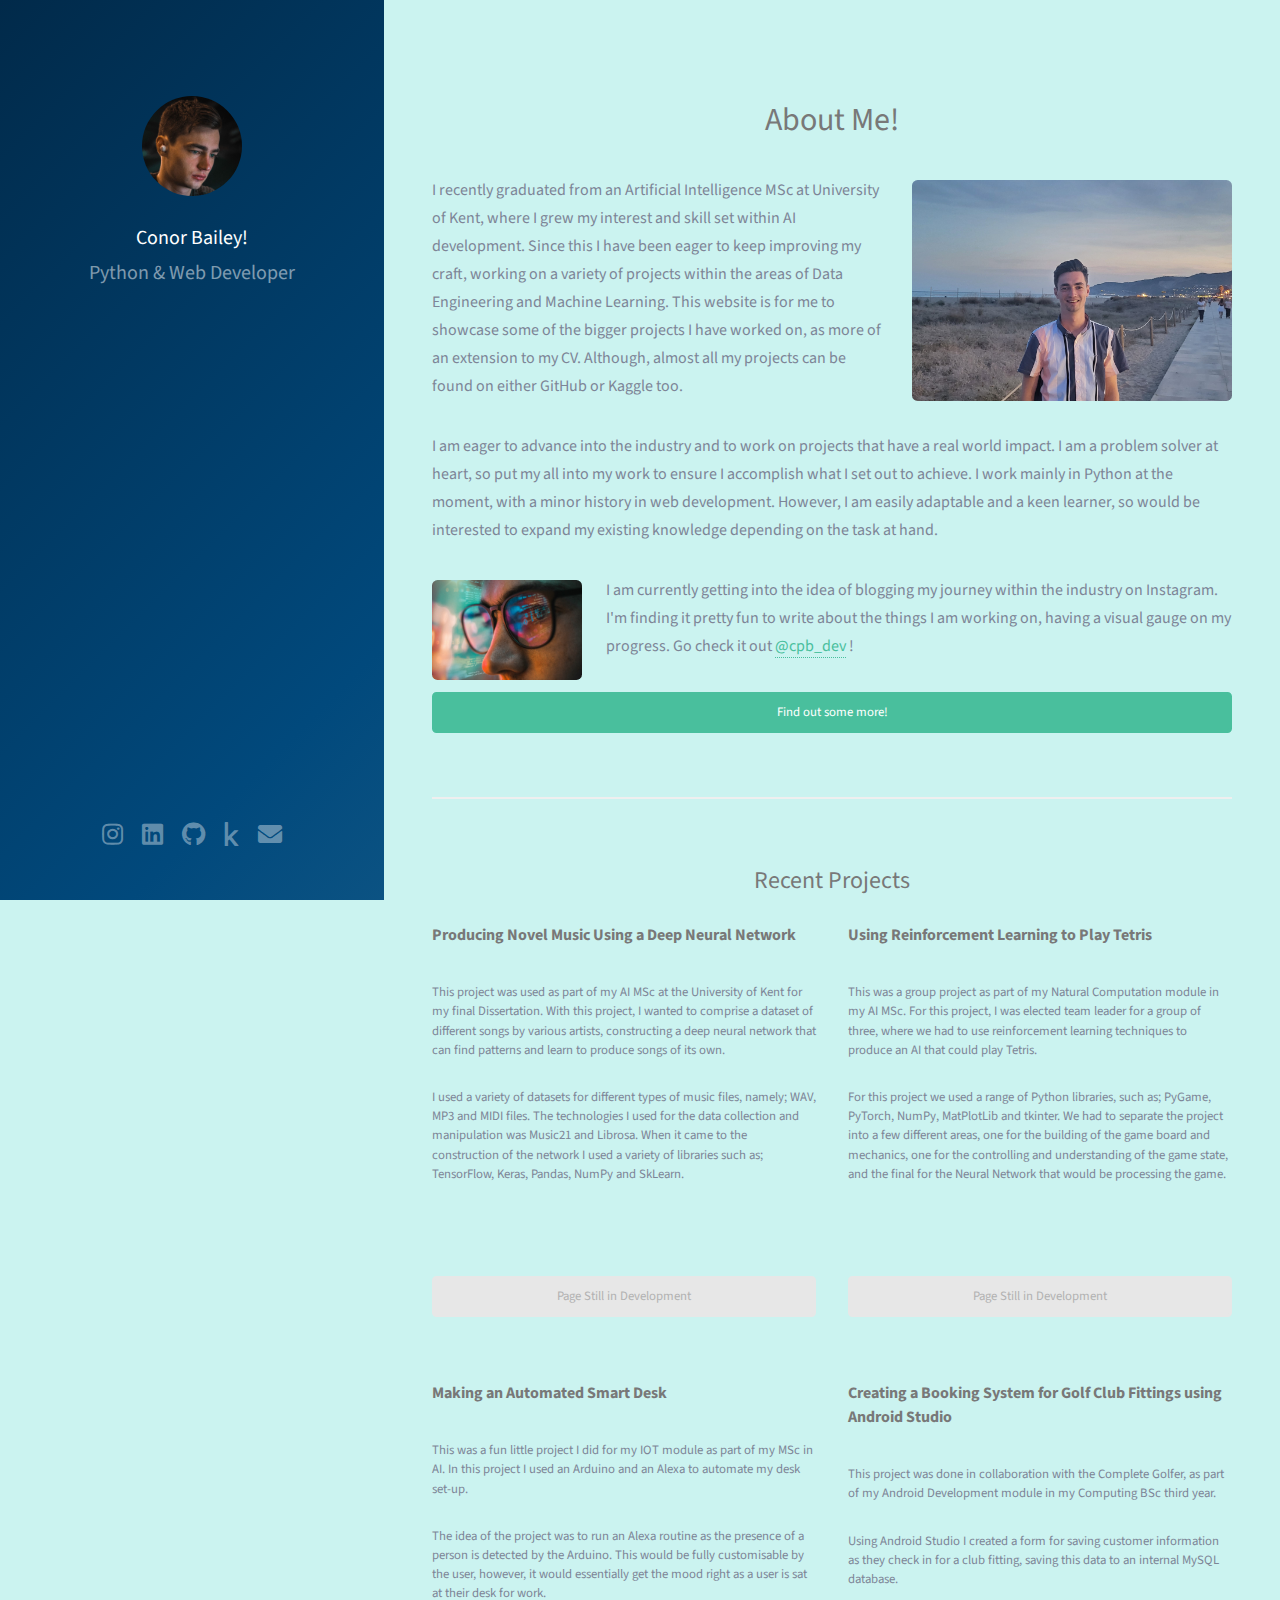
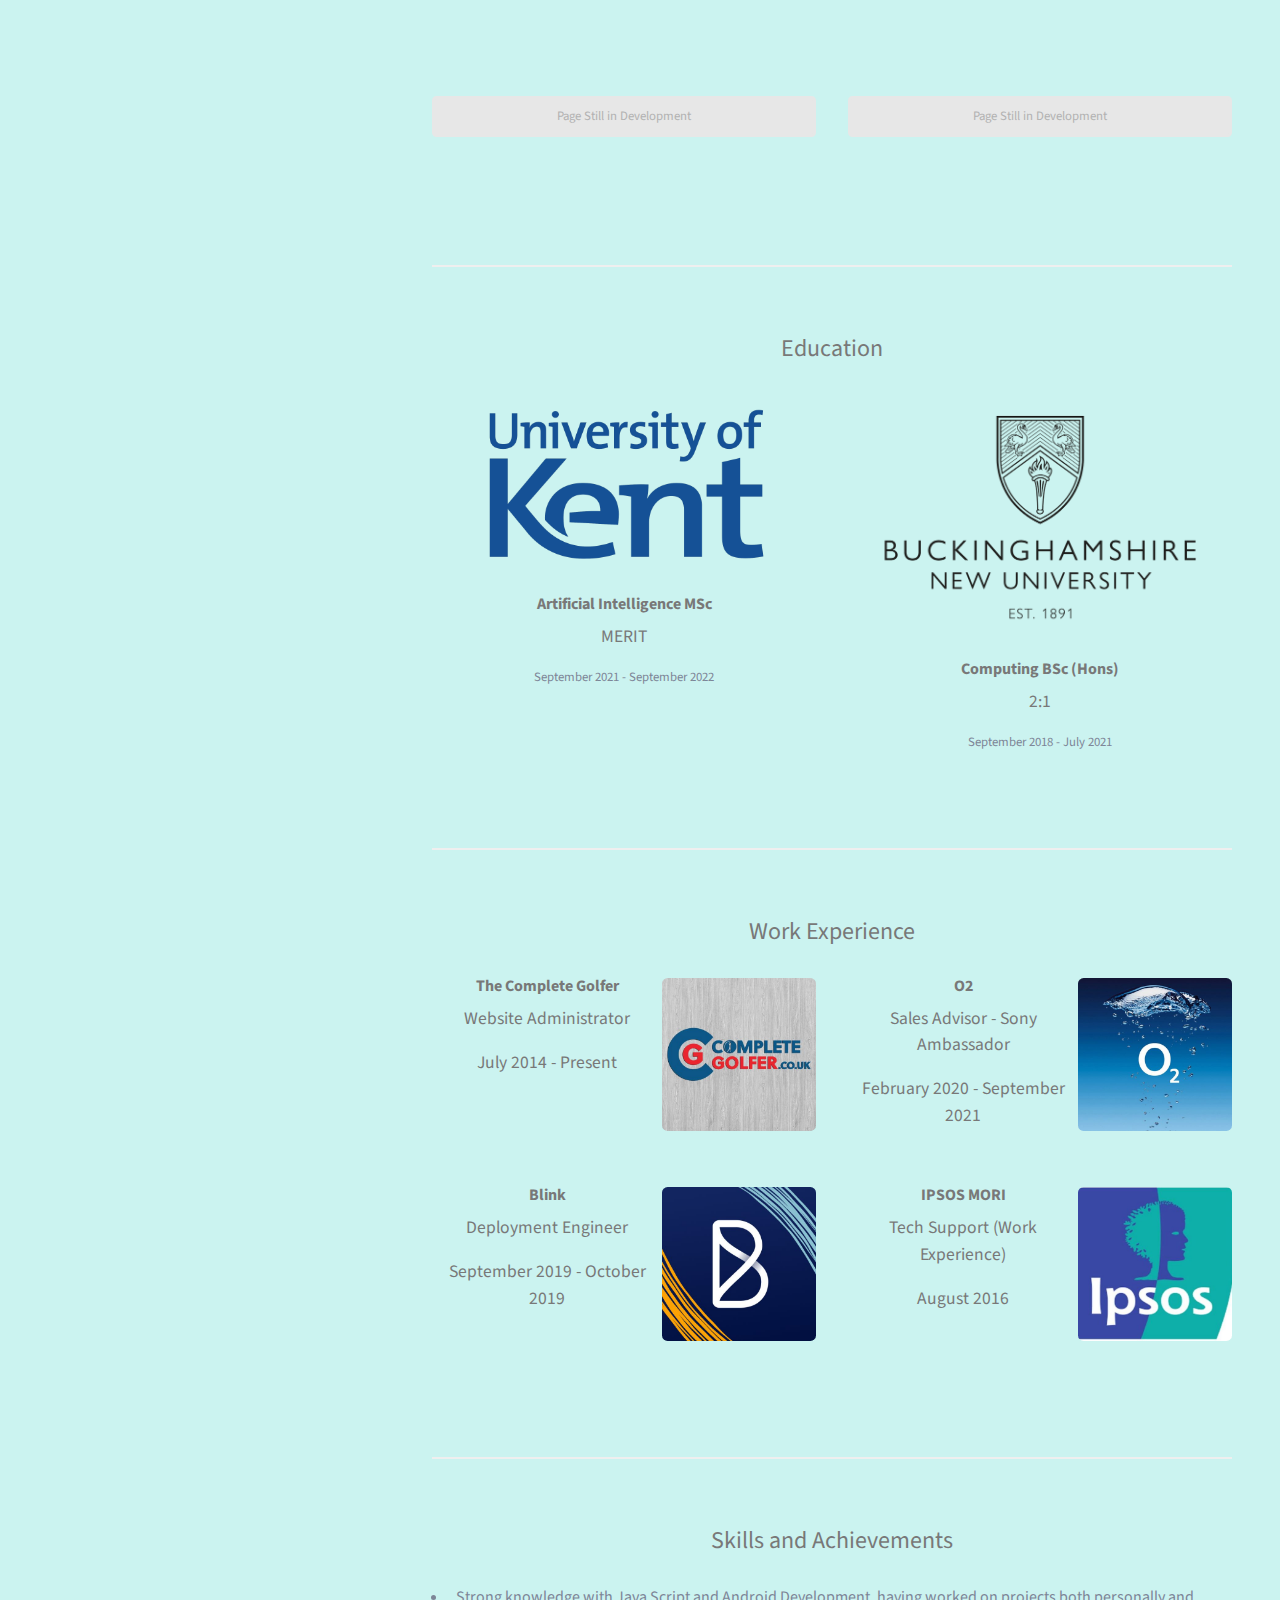
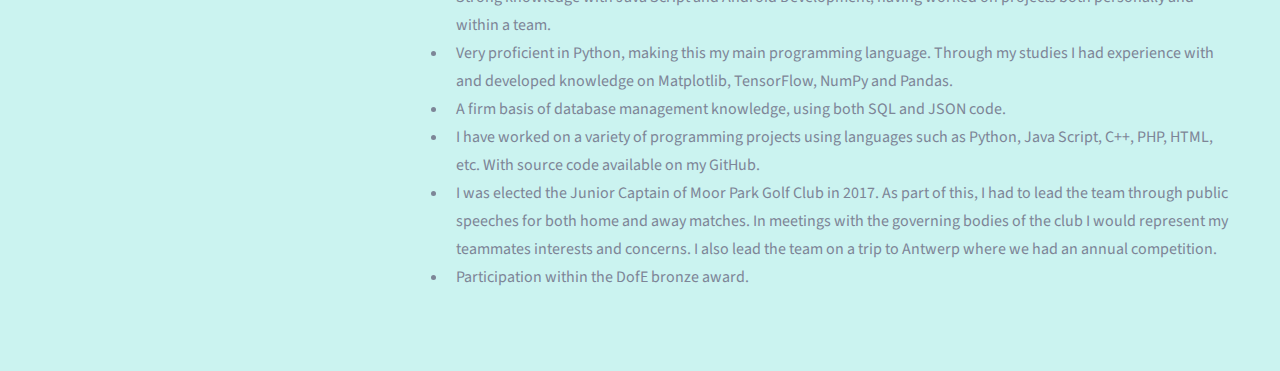
==== index.html @ a1f30a45 "Major style update" ====
<!DOCTYPE HTML>
<!--
	Strata by HTML5 UP
	html5up.net | @ajlkn
	Free for personal and commercial use under the CCA 3.0 license (html5up.net/license)
-->
<html>
	<head>
		<title>CPB_Dev - Conor Bailey</title>
		<meta charset="utf-8" />
		<meta name="viewport" content="width=device-width, initial-scale=1, user-scalable=no" />
		<link rel="stylesheet" href="assets/css/main.css" />
	</head>
	<body class="is-preload">

		<!-- Header -->
			<header id="header">
				<div class="inner align-center">
					<a class="image avatar"><img src="images/conor_profile.jpg" /></a>
					<h1><strong>Conor Bailey!</strong></h1>
					<h1>Python & Web Developer</h1>
				</div>
			</header>

		<!-- Main -->
			<div id="main">

				<!-- One -->
					<section id="one">
						<header class="major align-center">
							<h2>About Me!</h2>
						</header>
						<span class="image right">
							<img src="images/aboutme_profile.jpg" alt="Photo of Me" />
						</span>
						<p>
							I recently graduated from an Artificial Intelligence MSc at University of Kent,
							where I grew my interest and skill set within AI development.
							Since this I have been eager to keep improving my craft,
							working on a variety of projects within the areas of Data Engineering and Machine Learning.
							This website is for me to showcase some of the bigger projects I have worked on,
							as more of an extension to my CV. Although, almost all my projects can be found on either GitHub or Kaggle too.
						</p>
						<p>
							I am eager to advance into the industry and to work on projects that have a real world impact.
							I am a problem solver at heart, so put my all into my work to ensure I accomplish what I set out to achieve.
							I work mainly in Python at the moment, with a minor history in web development.
							However, I am easily adaptable and a keen learner,
							so would be interested to expand my existing knowledge depending on the task at hand.
						</p>
						<span class="image left">
							<img src="images/aboutme_cover.jpg" alt="Photo of Me Coding" style="height: 100px;"/>
						</span>
						<p>
							I am currently getting into the idea of blogging my journey within the industry on Instagram.
							I'm finding it pretty fun to write about the things I am working on, having a visual gauge on my progress.
							Go check it out <a href="https://www.instagram.com/cpb_dev/">@cpb_dev</a> !
						</p>
						<div id="myHidden" style="display: none;">
							<p>Other than that, I am also a gamer, golfer, reader, music lover and Netflix binger. 
								I have just finished playing God of War, while also playing/moving onto; 
								Hades, Horizon: Zero Dawn, and the occasional Bloodborne. 
							</p>
							<p>
								I am a huge music listener, being mainly into alternative rock and hip-hop. 
								Being a big gig and festival lover I have seen quite a few acts, such as; 
								Gorillaz, Arctic Monkeys, Circa Waves, Tyler the Creator, Loyle Carner… the list goes on. 
								It is a bit of a passion of mine, so much so, I based my MSc final year project around music 
								(which you can see in the projects list below).
							</p>
							<span class="image left">
								<img src="images/aboutme_golf.jpg" alt="My Dad, Brother and I playing golf" style="height: 125px;" />
							</span>
							<p>
								With golf, I try to play as much as possible. 
								Since university, however, it has been increasingly difficult to get out. 
								With a handicap of 18, my game could do with a bit of improvement though. 
							</p>
						</div>
						<ul class="actions fit small">
							<li><a onclick="hideInfo()" id="hideText" class="button primary fit small">Find out some more!</a></li>
						</ul>
					</section>

				<!-- Two -->
					<section id="two">
						<header class="align-center">
							<h2>Recent Projects</h2>
						</header>
						<div class="row">
							<article class="col-6 col-12-xsmall work-item">
								<h3>Producing Novel Music Using a Deep Neural Network</h3> <br />
								<p>
									This project was used as part of my AI MSc at the University of Kent for my final Dissertation.
									With this project, I wanted to comprise a dataset of different songs by various artists,
									constructing a deep neural network that can find patterns and learn to produce songs of its own.
								</p> <br />
								<p>
									I used a variety of datasets for different types of music files, namely; WAV, MP3 and MIDI files.
									The technologies I used for the data collection and manipulation was Music21 and Librosa. When it
									came to the construction of the network I used a variety of libraries such as; TensorFlow, Keras,
									Pandas, NumPy and SkLearn.
								</p> <br />
                                <ul class="actions fit small">
                                    <li><a href="#" class="button primary fit small hidden-reg disabled">Page Still in Development</a></li>
                                </ul>
							</article>
							<article class="col-6 col-12-xsmall work-item">
								<h3>Using Reinforcement Learning to Play Tetris</h3> <br />
								<p>
									This was a group project as part of my Natural Computation module in my AI MSc.
									For this project, I was elected team leader for a group of three,
									where we had to use reinforcement learning techniques to produce an AI that could play Tetris.
								</p> <br />
								<p>
									For this project we used a range of Python libraries, such as;
									PyGame, PyTorch, NumPy, MatPlotLib and tkinter.
									We had to separate the project into a few different areas,
									one for the building of the game board and mechanics,
									one for the controlling and understanding of the game state,
									and the final for the Neural Network that would be processing the game.
								</p> <br />
                                <ul class="actions fit small">
                                    <li><a href="#" class="button primary fit small hidden-reg disabled">Page Still in Development</a></li>
                                </ul>
							</article>
							<article class="col-6 col-12-xsmall work-item hidden-mobile">
								<ul class="actions fit small">
                                    <li><a href="#" class="button primary fit small disabled">Page Still in Development</a></li>
                                </ul>
							</article>
							<article class="col-6 col-12-xsmall work-item hidden-mobile">
								<ul class="actions fit small">
                                    <li><a href="#" class="button primary fit small disabled">Page Still in Development</a></li>
                                </ul>
							</article>
							<article class="col-6 col-12-xsmall work-item">
								<h3>Making an Automated Smart Desk</h3> <br />
								<p>This was a fun little project I did for my IOT module as part of my MSc in AI.
									In this project I used an Arduino and an Alexa to automate my desk set-up.
								</p> <br />
								<p>
									The idea of the project was to run an Alexa routine as the presence of a
									person is detected by the Arduino. This would be fully customisable by the user,
									however, it would essentially get the mood right as a user is sat at their desk for work.
								</p> <br />
                                <ul class="actions fit small">
                                    <li><a href="#" class="button primary fit small hidden-reg disabled">Page Still in Development</a></li>
                                </ul>
							</article>
							<article class="col-6 col-12-xsmall work-item">
								<h3>Creating a Booking System for Golf Club Fittings using Android Studio</h3> <br />
								<p>
									This project was done in collaboration with the Complete Golfer,
									as part of my Android Development module in my Computing BSc third year.
								</p> <br />
								<p>
									Using Android Studio I created a form for saving customer information as
									they check in for a club fitting, saving this data to an internal MySQL database.
								</p> <br />
                                <ul class="actions fit small">
                                    <li><a href="#" class="button primary fit small hidden-reg disabled">Page Still in Development</a></li>
                                </ul>
							</article>
							<article class="col-6 col-12-xsmall work-item hidden-mobile">
								<ul class="actions fit small">
                                    <li><a href="#" class="button primary fit small disabled">Page Still in Development</a></li>
                                </ul>
							</article>
							<article class="col-6 col-12-xsmall work-item hidden-mobile">
								<ul class="actions fit small">
                                    <li><a href="#" class="button primary fit small disabled">Page Still in Development</a></li>
                                </ul>
							</article>
						</div>
						<div id="hidden_proj" style="display: none;">
							<div class="row">
								<article class="col-6 col-12-small work-item">
									<h3>Blue Cloud Journal</h3>
								</article>
								<article class="col-6 col-12-small work-item">
									<h3>IMDB and Movie Sequels Data Visualisation</h3>
								</article>
								<article class="col-4 col-12-small work-item">
									<div class="status-light sl-green"></div>
									<h3>Water Bottle Classification</h3>
								</article>
							</div>
						</div>
						<ul class="actions fit small" style="display: none;">
							<li><a onclick="hideProj()" id="projText" class="button primary fit small">Smaller Projects!</a></li>
						</ul>
					</section>

				<!-- Three -->
					<section id="three">
						<header class="align-center">
							<h2>Education</h2>
						</header>
						<div class="row">
							<article class="col-6 col-12-xsmall work-item align-center">
								<img src="images/logos/kent_uni_logo.png" alt="University of Kent" style="width: 100%;" />
								<h3>Artificial Intelligence MSc</h3>
								<h4>MERIT</h4>
								<p>September 2021 - September 2022</p>
							</article>
							<article class="col-6 col-12-xsmall work-item align-center">
								<img src="images/logos/new_bucks_logo.png" alt="New Buckinghamshire University" style="width: 100%;" />
								<h3>Computing BSc (Hons)</h3>
								<h4>2:1</h4>
								<p>September 2018 - July 2021</p>
							</article>
						</div>
					</section>

				<!-- Four -->
                    <section id="four">
						<header class="align-center">
							<h2>Work Experience</h2>
						</header>
						<div class="row align-center">
							<article class="col-6 col-12-xsmall work-item">
								<span class="image right">
									<img src="images/logos/complete_golfer_logo.jpg" alt="Complete Golfer" />
								</span>
								<h3>The Complete Golfer</h3>
								<h4>Website Administrator</h4>
								<h4>July 2014 - Present</h4>
							</article>
							<article class="col-6 col-12-xsmall work-item">
								<span class="image right">
									<img src="images/logos/O2_logo.jpg" alt="O2" />
								</span>
								<h3>O2</h3>
								<h4>Sales Advisor - Sony Ambassador</h4>
								<h4>February 2020 - September 2021</h4>
							</article>
							<article class="col-6 col-12-xsmall work-item">
								<span class="image right">
									<img src="images/logos/blink_logo.jpg" alt="Blink" />
								</span>
								<h3>Blink</h3>
								<h4>Deployment Engineer</h4>
								<h4>September 2019 - October 2019</h4>
							</article>
							<article class="col-6 col-12-xsmall work-item">
								<span class="image right">
									<img src="images/logos/ipsos_logo.jpg" alt="IPSOS MORI" />
								</span>
								<h3>IPSOS MORI</h3>
								<h4>Tech Support (Work Experience)</h4>
								<h4>August 2016</h4>
							</article>
						</div>
                    </section>

				<!-- Five -->
					<section id="five">
						<header class="align-center">
							<h2>Skills and Achievements</h2>
						</header>
						<ul>
							<li> Strong knowledge with Java Script and Android Development, having worked on projects
								both personally and within a team.
							</li>
							<li>
								Very proficient in Python, making this my main programming language. Through my
								studies I had experience with and developed knowledge on Matplotlib, TensorFlow,
								NumPy and Pandas.
							</li>
							<li>
								A firm basis of database management knowledge, using both SQL and JSON code.
							</li>
							<li>
								I have worked on a variety of programming projects using languages such as Python, Java
								Script, C++, PHP, HTML, etc. With source code available on my GitHub.
							</li>
							<li>
								I was elected the Junior Captain of Moor Park Golf Club in 2017. As part of this, I had to
								lead the team through public speeches for both home and away matches. In meetings
								with the governing bodies of the club I would represent my teammates interests and
								concerns. I also lead the team on a trip to Antwerp where we had an annual competition.
							</li>
							<li>
								Participation within the DofE bronze award.
							</li>
						</ul>
					</section>

                <!-- Contact
					<section id="contact">
						<h2>Get In Touch</h2>
						<p>If you want to leave a message, this will go directly to my email. I will try to get back to you as soon as possible.</p>
						<div class="row">
							<div class="col-8 col-12-small">
								<form method="post" action="#">
									<div class="row gtr-uniform gtr-50">
										<div class="col-6 col-12-xsmall"><input type="text" name="name" id="name" placeholder="Name" /></div>
										<div class="col-6 col-12-xsmall"><input type="email" name="email" id="email" placeholder="Email" /></div>
										<div class="col-12"><textarea name="message" id="message" placeholder="Message" rows="4"></textarea></div>
									</div>
								</form>
								<ul class="actions">
									<li><input type="submit" value="Send Message" class="primary" /></li>
								</ul>
							</div>
							<div class="col-4 col-12-small">
								<ul class="labeled-icons">
									<li>
										<h3 class="icon solid fa-home"><span class="label">Address</span></h3>
										Based in London
									</li>
									<li>
										<h3 class="icon solid fa-mobile-alt"><span class="label">Phone</span></h3>
										07775794028
									</li>
									<li>
										<h3 class="icon solid fa-envelope"><span class="label">Email</span></h3>
										<a href="mailto: cpbailey025@gmail.com">cpbailey025@gmail.com</a>
									</li>
								</ul>
							</div>
						</div>
					</section>
            </div>
			-->

        <!-- Footer -->
			<footer id="footer">
				<div class="inner align-center">
					<ul class="icons">
						<li><a href="https://www.instagram.com/cpb_dev/" class="icon brands fa-instagram"><span class="label">Instagram</span></a></li>
						<li><a href="https://www.linkedin.com/in/conor-p-bailey" class="icon brands fa-linkedin"><span class="label">LinkedIn</span></a></li>
						<li><a href="https://github.com/cpb-dev" class="icon brands fa-github"><span class="label">Github</span></a></li>
						<li><a href="https://www.kaggle.com/cpbdev" class="icon brands fa-kaggle"><span class="label">Kaggle</span></a></li>
						<li><a href="mailto: cpbailey025@gmail.com" class="icon solid fa-envelope"><span class="label">Email</span></a></li>
					</ul>
				</div>
			</footer>

		<!-- Scripts -->
			<script src="assets/js/jquery.min.js"></script>
			<script src="assets/js/jquery.poptrox.min.js"></script>
			<script src="assets/js/browser.min.js"></script>
			<script src="assets/js/breakpoints.min.js"></script>
			<script src="assets/js/util.js"></script>
			<script src="assets/js/main.js"></script>
    </body>

</html>
---- assets/css/main.css ----
@import url("fontawesome-all.min.css");
@import url("https://fonts.googleapis.com/css?family=Source+Sans+Pro:400,400italic");

/*
	Strata by HTML5 UP
	html5up.net | @ajlkn
	Free for personal and commercial use under the CCA 3.0 license (html5up.net/license)
*/

html, body, div, span, applet, object,
iframe, h1, h2, h3, h4, h5, h6, p, blockquote,
pre, a, abbr, acronym, address, big, cite,
code, del, dfn, em, img, ins, kbd, q, s, samp,
small, strike, strong, sub, sup, tt, var, b,
u, i, center, dl, dt, dd, ol, ul, li, fieldset,
form, label, legend, table, caption, tbody,
tfoot, thead, tr, th, td, article, aside,
canvas, details, embed, figure, figcaption,
footer, header, hgroup, menu, nav, output, ruby,
section, summary, time, mark, audio, video {
	margin: 0;
	padding: 0;
	border: 0;
	font-size: 100%;
	font: inherit;
	vertical-align: baseline;}

article, aside, details, figcaption, figure,
footer, header, hgroup, menu, nav, section {
	display: block;}

body {
	line-height: 1;
}

ol, ul {
	list-style: none;
}

blockquote, q {
	quotes: none;
}

	blockquote:before, blockquote:after, q:before, q:after {
		content: '';
		content: none;
	}

table {
	border-collapse: collapse;
	border-spacing: 0;
}

body {
	-webkit-text-size-adjust: none;
}

mark {
	background-color: transparent;
	color: inherit;
}

input::-moz-focus-inner {
	border: 0;
	padding: 0;
}

input, select, textarea {
	-moz-appearance: none;
	-webkit-appearance: none;
	-ms-appearance: none;
	appearance: none;
}

/* Basic */

	html {
		box-sizing: border-box;
	}

	*, *:before, *:after {
		box-sizing: inherit;
	}

	body {
		background: #cbf3f0;
	}

		body.is-preload *, body.is-preload *:before, body.is-preload *:after {
			-moz-animation: none !important;
			-webkit-animation: none !important;
			-ms-animation: none !important;
			animation: none !important;
			-moz-transition: none !important;
			-webkit-transition: none !important;
			-ms-transition: none !important;
			transition: none !important;
		}

	body, input, select, textarea {
		color: #7d8597;
		font-family: "Source Sans Pro", Helvetica, sans-serif;
		font-size: 16pt;
		font-weight: 400;
		line-height: 1.75em;
	}

	a {
		-moz-transition: color 0.2s ease-in-out, border-color 0.2s ease-in-out;
		-webkit-transition: color 0.2s ease-in-out, border-color 0.2s ease-in-out;
		-ms-transition: color 0.2s ease-in-out, border-color 0.2s ease-in-out;
		transition: color 0.2s ease-in-out, border-color 0.2s ease-in-out;
		border-bottom: dotted 1px;
		color: #49bf9d;
		text-decoration: none;
	}

		a:hover {
			border-bottom-color: transparent;
			color: #49bf9d !important;
			text-decoration: none;
		}

	strong, b {
		color: #787878;
		font-weight: 400;
	}

	em, i {
		font-style: italic;
	}

	p {
		margin: 0 0 2em 0;
	}

	h1, h2, h3, h4, h5, h6 {
		color: #787878;
		font-weight: 400;
		line-height: 1em;
		margin: 0 0 1em 0;
	}

		h1 a, h2 a, h3 a, h4 a, h5 a, h6 a {
			color: inherit;
			text-decoration: none;
		}

	h1 {
		font-size: 2em;
		line-height: 1.5em;
	}

	h2 {
		font-size: 1.5em;
		line-height: 1.5em;
	}

	h3 {
		font-size: 1.25em;
		line-height: 1.5em;
	}

	h4 {
		font-size: 1.1em;
		line-height: 1.5em;
	}

	h5 {
		font-size: 0.9em;
		line-height: 1.5em;
	}

	h6 {
		font-size: 0.7em;
		line-height: 1.5em;
	}

	sub {
		font-size: 0.8em;
		position: relative;
		top: 0.5em;
	}

	sup {
		font-size: 0.8em;
		position: relative;
		top: -0.5em;
	}

	hr {
		border: 0;
		border-bottom: solid 2px #efefef;
		margin: 2em 0;
	}

		hr.major {
			margin: 3em 0;
		}

	blockquote {
		border-left: solid 6px #efefef;
		font-style: italic;
		margin: 0 0 2em 0;
		padding: 0.5em 0 0.5em 1.5em;
	}

	code {
		background: #f7f7f7;
		border-radius: 0.35em;
		border: solid 2px #efefef;
		font-family: "Courier New", monospace;
		font-size: 0.9em;
		margin: 0 0.25em;
		padding: 0.25em 0.65em;
	}

	pre {
		-webkit-overflow-scrolling: touch;
		font-family: "Courier New", monospace;
		font-size: 0.9em;
		margin: 0 0 2em 0;
	}

		pre code {
			display: block;
			line-height: 1.75em;
			padding: 1em 1.5em;
			overflow-x: auto;
		}

	.align-left {
		text-align: left;
	}

	.align-center {
		text-align: center;
	}

	.align-right {
		text-align: right;
	}

/* Container */

	.container {
		margin: 0 auto;
		max-width: calc(100% - 4em);
		width: 100%;
	}

		.container.xsmall {
			width: 25%;
		}

		.container.small {
			width: 50%;
		}

		.container.medium {
			width: 75%;
		}

		.container.large {
			width: 125%;
		}

		.container.xlarge {
			width: 150%;
		}

		.container.max {
			width: 100%;
		}

		@media screen and (max-width: 980px) {

			.container {
				width: 100% !important;
				max-width: 100% !important;
			}

		}

		@media screen and (max-width: 480px) {

			.container {
				max-width: calc(100% - 3em);
			}

		}

/* Row */

	.row {
		display: flex;
		flex-wrap: wrap;
		box-sizing: border-box;
		align-items: stretch;
	}

		.row > * {
			box-sizing: border-box;
		}

		.row.gtr-uniform > * > :last-child {
			margin-bottom: 0;
		}

		.row.aln-left {
			justify-content: flex-start;
		}

		.row.aln-center {
			justify-content: center;
		}

		.row.aln-right {
			justify-content: flex-end;
		}

		.row.aln-top {
			align-items: flex-start;
		}

		.row.aln-middle {
			align-items: center;
		}

		.row.aln-bottom {
			align-items: flex-end;
		}

		.row > .imp {
			order: -1;
		}

		.row > .col-1 {
			width: 8.33333%;
		}

		.row > .off-1 {
			margin-left: 8.33333%;
		}

		.row > .col-2 {
			width: 16.66667%;
		}

		.row > .off-2 {
			margin-left: 16.66667%;
		}

		.row > .col-3 {
			width: 25%;
		}

		.row > .off-3 {
			margin-left: 25%;
		}

		.row > .col-4 {
			width: 33.33333%;
		}

		.row > .off-4 {
			margin-left: 33.33333%;
		}

		.row > .col-5 {
			width: 41.66667%;
		}

		.row > .off-5 {
			margin-left: 41.66667%;
		}

		.row > .col-6 {
			width: 50%;
		}

		.row > .off-6 {
			margin-left: 50%;
		}

		.row > .col-7 {
			width: 58.33333%;
		}

		.row > .off-7 {
			margin-left: 58.33333%;
		}

		.row > .col-8 {
			width: 66.66667%;
		}

		.row > .off-8 {
			margin-left: 66.66667%;
		}

		.row > .col-9 {
			width: 75%;
		}

		.row > .off-9 {
			margin-left: 75%;
		}

		.row > .col-10 {
			width: 83.33333%;
		}

		.row > .off-10 {
			margin-left: 83.33333%;
		}

		.row > .col-11 {
			width: 91.66667%;
		}

		.row > .off-11 {
			margin-left: 91.66667%;
		}

		.row > .col-12 {
			width: 100%;
		}

		.row > .off-12 {
			margin-left: 100%;
		}

		.row.gtr-0 {
			margin-top: 0;
			margin-left: 0em;
		}

			.row.gtr-0 > * {
				padding: 0 0 0 0em;
			}

			.row.gtr-0.gtr-uniform {
				margin-top: 0em;
			}

				.row.gtr-0.gtr-uniform > * {
					padding-top: 0em;
				}

		.row.gtr-25 {
			margin-top: 0;
			margin-left: -0.625em;
		}

			.row.gtr-25 > * {
				padding: 0 0 0 0.625em;
			}

			.row.gtr-25.gtr-uniform {
				margin-top: -0.625em;
			}

				.row.gtr-25.gtr-uniform > * {
					padding-top: 0.625em;
				}

		.row.gtr-50 {
			margin-top: 0;
			margin-left: -1.25em;
		}

			.row.gtr-50 > * {
				padding: 0 0 0 1.25em;
			}

			.row.gtr-50.gtr-uniform {
				margin-top: -1.25em;
			}

				.row.gtr-50.gtr-uniform > * {
					padding-top: 1.25em;
				}

		.row {
			margin-top: 0;
			margin-left: -2.5em;
		}

			.row > * {
				padding: 0 0 0 2.5em;
			}

			.row.gtr-uniform {
				margin-top: -2.5em;
			}

				.row.gtr-uniform > * {
					padding-top: 2.5em;
				}

		.row.gtr-150 {
			margin-top: 0;
			margin-left: -3.75em;
		}

			.row.gtr-150 > * {
				padding: 0 0 0 3.75em;
			}

			.row.gtr-150.gtr-uniform {
				margin-top: -3.75em;
			}

				.row.gtr-150.gtr-uniform > * {
					padding-top: 3.75em;
				}

		.row.gtr-200 {
			margin-top: 0;
			margin-left: -5em;
		}

			.row.gtr-200 > * {
				padding: 0 0 0 5em;
			}

			.row.gtr-200.gtr-uniform {
				margin-top: -5em;
			}

				.row.gtr-200.gtr-uniform > * {
					padding-top: 5em;
				}

		@media screen and (max-width: 1800px) {

			.row {
				display: flex;
				flex-wrap: wrap;
				box-sizing: border-box;
				align-items: stretch;
			}

				.row > * {
					box-sizing: border-box;
				}

				.row.gtr-uniform > * > :last-child {
					margin-bottom: 0;
				}

				.row.aln-left {
					justify-content: flex-start;
				}

				.row.aln-center {
					justify-content: center;
				}

				.row.aln-right {
					justify-content: flex-end;
				}

				.row.aln-top {
					align-items: flex-start;
				}

				.row.aln-middle {
					align-items: center;
				}

				.row.aln-bottom {
					align-items: flex-end;
				}

				.row > .imp-xlarge {
					order: -1;
				}

				.row > .col-1-xlarge {
					width: 8.33333%;
				}

				.row > .off-1-xlarge {
					margin-left: 8.33333%;
				}

				.row > .col-2-xlarge {
					width: 16.66667%;
				}

				.row > .off-2-xlarge {
					margin-left: 16.66667%;
				}

				.row > .col-3-xlarge {
					width: 25%;
				}

				.row > .off-3-xlarge {
					margin-left: 25%;
				}

				.row > .col-4-xlarge {
					width: 33.33333%;
				}

				.row > .off-4-xlarge {
					margin-left: 33.33333%;
				}

				.row > .col-5-xlarge {
					width: 41.66667%;
				}

				.row > .off-5-xlarge {
					margin-left: 41.66667%;
				}

				.row > .col-6-xlarge {
					width: 50%;
				}

				.row > .off-6-xlarge {
					margin-left: 50%;
				}

				.row > .col-7-xlarge {
					width: 58.33333%;
				}

				.row > .off-7-xlarge {
					margin-left: 58.33333%;
				}

				.row > .col-8-xlarge {
					width: 66.66667%;
				}

				.row > .off-8-xlarge {
					margin-left: 66.66667%;
				}

				.row > .col-9-xlarge {
					width: 75%;
				}

				.row > .off-9-xlarge {
					margin-left: 75%;
				}

				.row > .col-10-xlarge {
					width: 83.33333%;
				}

				.row > .off-10-xlarge {
					margin-left: 83.33333%;
				}

				.row > .col-11-xlarge {
					width: 91.66667%;
				}

				.row > .off-11-xlarge {
					margin-left: 91.66667%;
				}

				.row > .col-12-xlarge {
					width: 100%;
				}

				.row > .off-12-xlarge {
					margin-left: 100%;
				}

				.row.gtr-0 {
					margin-top: 0;
					margin-left: 0em;
				}

					.row.gtr-0 > * {
						padding: 0 0 0 0em;
					}

					.row.gtr-0.gtr-uniform {
						margin-top: 0em;
					}

						.row.gtr-0.gtr-uniform > * {
							padding-top: 0em;
						}

				.row.gtr-25 {
					margin-top: 0;
					margin-left: -0.625em;
				}

					.row.gtr-25 > * {
						padding: 0 0 0 0.625em;
					}

					.row.gtr-25.gtr-uniform {
						margin-top: -0.625em;
					}

						.row.gtr-25.gtr-uniform > * {
							padding-top: 0.625em;
						}

				.row.gtr-50 {
					margin-top: 0;
					margin-left: -1.25em;
				}

					.row.gtr-50 > * {
						padding: 0 0 0 1.25em;
					}

					.row.gtr-50.gtr-uniform {
						margin-top: -1.25em;
					}

						.row.gtr-50.gtr-uniform > * {
							padding-top: 1.25em;
						}

				.row {
					margin-top: 0;
					margin-left: -2.5em;
				}

					.row > * {
						padding: 0 0 0 2.5em;
					}

					.row.gtr-uniform {
						margin-top: -2.5em;
					}

						.row.gtr-uniform > * {
							padding-top: 2.5em;
						}

				.row.gtr-150 {
					margin-top: 0;
					margin-left: -3.75em;
				}

					.row.gtr-150 > * {
						padding: 0 0 0 3.75em;
					}

					.row.gtr-150.gtr-uniform {
						margin-top: -3.75em;
					}

						.row.gtr-150.gtr-uniform > * {
							padding-top: 3.75em;
						}

				.row.gtr-200 {
					margin-top: 0;
					margin-left: -5em;
				}

					.row.gtr-200 > * {
						padding: 0 0 0 5em;
					}

					.row.gtr-200.gtr-uniform {
						margin-top: -5em;
					}

						.row.gtr-200.gtr-uniform > * {
							padding-top: 5em;
						}

		}

		@media screen and (max-width: 1280px) {

			.row {
				display: flex;
				flex-wrap: wrap;
				box-sizing: border-box;
				align-items: stretch;
			}

				.row > * {
					box-sizing: border-box;
				}

				.row.gtr-uniform > * > :last-child {
					margin-bottom: 0;
				}

				.row.aln-left {
					justify-content: flex-start;
				}

				.row.aln-center {
					justify-content: center;
				}

				.row.aln-right {
					justify-content: flex-end;
				}

				.row.aln-top {
					align-items: flex-start;
				}

				.row.aln-middle {
					align-items: center;
				}

				.row.aln-bottom {
					align-items: flex-end;
				}

				.row > .imp-large {
					order: -1;
				}

				.row > .col-1-large {
					width: 8.33333%;
				}

				.row > .off-1-large {
					margin-left: 8.33333%;
				}

				.row > .col-2-large {
					width: 16.66667%;
				}

				.row > .off-2-large {
					margin-left: 16.66667%;
				}

				.row > .col-3-large {
					width: 25%;
				}

				.row > .off-3-large {
					margin-left: 25%;
				}

				.row > .col-4-large {
					width: 33.33333%;
				}

				.row > .off-4-large {
					margin-left: 33.33333%;
				}

				.row > .col-5-large {
					width: 41.66667%;
				}

				.row > .off-5-large {
					margin-left: 41.66667%;
				}

				.row > .col-6-large {
					width: 50%;
				}

				.row > .off-6-large {
					margin-left: 50%;
				}

				.row > .col-7-large {
					width: 58.33333%;
				}

				.row > .off-7-large {
					margin-left: 58.33333%;
				}

				.row > .col-8-large {
					width: 66.66667%;
				}

				.row > .off-8-large {
					margin-left: 66.66667%;
				}

				.row > .col-9-large {
					width: 75%;
				}

				.row > .off-9-large {
					margin-left: 75%;
				}

				.row > .col-10-large {
					width: 83.33333%;
				}

				.row > .off-10-large {
					margin-left: 83.33333%;
				}

				.row > .col-11-large {
					width: 91.66667%;
				}

				.row > .off-11-large {
					margin-left: 91.66667%;
				}

				.row > .col-12-large {
					width: 100%;
				}

				.row > .off-12-large {
					margin-left: 100%;
				}

				.row.gtr-0 {
					margin-top: 0;
					margin-left: 0em;
				}

					.row.gtr-0 > * {
						padding: 0 0 0 0em;
					}

					.row.gtr-0.gtr-uniform {
						margin-top: 0em;
					}

						.row.gtr-0.gtr-uniform > * {
							padding-top: 0em;
						}

				.row.gtr-25 {
					margin-top: 0;
					margin-left: -0.5em;
				}

					.row.gtr-25 > * {
						padding: 0 0 0 0.5em;
					}

					.row.gtr-25.gtr-uniform {
						margin-top: -0.5em;
					}

						.row.gtr-25.gtr-uniform > * {
							padding-top: 0.5em;
						}

				.row.gtr-50 {
					margin-top: 0;
					margin-left: -1em;
				}

					.row.gtr-50 > * {
						padding: 0 0 0 1em;
					}

					.row.gtr-50.gtr-uniform {
						margin-top: -1em;
					}

						.row.gtr-50.gtr-uniform > * {
							padding-top: 1em;
						}

				.row {
					margin-top: 0;
					margin-left: -2em;
				}

					.row > * {
						padding: 0 0 0 2em;
					}

					.row.gtr-uniform {
						margin-top: -2em;
					}

						.row.gtr-uniform > * {
							padding-top: 2em;
						}

				.row.gtr-150 {
					margin-top: 0;
					margin-left: -3em;
				}

					.row.gtr-150 > * {
						padding: 0 0 0 3em;
					}

					.row.gtr-150.gtr-uniform {
						margin-top: -3em;
					}

						.row.gtr-150.gtr-uniform > * {
							padding-top: 3em;
						}

				.row.gtr-200 {
					margin-top: 0;
					margin-left: -4em;
				}

					.row.gtr-200 > * {
						padding: 0 0 0 4em;
					}

					.row.gtr-200.gtr-uniform {
						margin-top: -4em;
					}

						.row.gtr-200.gtr-uniform > * {
							padding-top: 4em;
						}

		}

		@media screen and (max-width: 980px) {

			.row {
				display: flex;
				flex-wrap: wrap;
				box-sizing: border-box;
				align-items: stretch;
			}

				.row > * {
					box-sizing: border-box;
				}

				.row.gtr-uniform > * > :last-child {
					margin-bottom: 0;
				}

				.row.aln-left {
					justify-content: flex-start;
				}

				.row.aln-center {
					justify-content: center;
				}

				.row.aln-right {
					justify-content: flex-end;
				}

				.row.aln-top {
					align-items: flex-start;
				}

				.row.aln-middle {
					align-items: center;
				}

				.row.aln-bottom {
					align-items: flex-end;
				}

				.row > .imp-medium {
					order: -1;
				}

				.row > .col-1-medium {
					width: 8.33333%;
				}

				.row > .off-1-medium {
					margin-left: 8.33333%;
				}

				.row > .col-2-medium {
					width: 16.66667%;
				}

				.row > .off-2-medium {
					margin-left: 16.66667%;
				}

				.row > .col-3-medium {
					width: 25%;
				}

				.row > .off-3-medium {
					margin-left: 25%;
				}

				.row > .col-4-medium {
					width: 33.33333%;
				}

				.row > .off-4-medium {
					margin-left: 33.33333%;
				}

				.row > .col-5-medium {
					width: 41.66667%;
				}

				.row > .off-5-medium {
					margin-left: 41.66667%;
				}

				.row > .col-6-medium {
					width: 50%;
				}

				.row > .off-6-medium {
					margin-left: 50%;
				}

				.row > .col-7-medium {
					width: 58.33333%;
				}

				.row > .off-7-medium {
					margin-left: 58.33333%;
				}

				.row > .col-8-medium {
					width: 66.66667%;
				}

				.row > .off-8-medium {
					margin-left: 66.66667%;
				}

				.row > .col-9-medium {
					width: 75%;
				}

				.row > .off-9-medium {
					margin-left: 75%;
				}

				.row > .col-10-medium {
					width: 83.33333%;
				}

				.row > .off-10-medium {
					margin-left: 83.33333%;
				}

				.row > .col-11-medium {
					width: 91.66667%;
				}

				.row > .off-11-medium {
					margin-left: 91.66667%;
				}

				.row > .col-12-medium {
					width: 100%;
				}

				.row > .off-12-medium {
					margin-left: 100%;
				}

				.row.gtr-0 {
					margin-top: 0;
					margin-left: 0em;
				}

					.row.gtr-0 > * {
						padding: 0 0 0 0em;
					}

					.row.gtr-0.gtr-uniform {
						margin-top: 0em;
					}

						.row.gtr-0.gtr-uniform > * {
							padding-top: 0em;
						}

				.row.gtr-25 {
					margin-top: 0;
					margin-left: -0.5em;
				}

					.row.gtr-25 > * {
						padding: 0 0 0 0.5em;
					}

					.row.gtr-25.gtr-uniform {
						margin-top: -0.5em;
					}

						.row.gtr-25.gtr-uniform > * {
							padding-top: 0.5em;
						}

				.row.gtr-50 {
					margin-top: 0;
					margin-left: -1em;
				}

					.row.gtr-50 > * {
						padding: 0 0 0 1em;
					}

					.row.gtr-50.gtr-uniform {
						margin-top: -1em;
					}

						.row.gtr-50.gtr-uniform > * {
							padding-top: 1em;
						}

				.row {
					margin-top: 0;
					margin-left: -2em;
				}

					.row > * {
						padding: 0 0 0 2em;
					}

					.row.gtr-uniform {
						margin-top: -2em;
					}

						.row.gtr-uniform > * {
							padding-top: 2em;
						}

				.row.gtr-150 {
					margin-top: 0;
					margin-left: -3em;
				}

					.row.gtr-150 > * {
						padding: 0 0 0 3em;
					}

					.row.gtr-150.gtr-uniform {
						margin-top: -3em;
					}

						.row.gtr-150.gtr-uniform > * {
							padding-top: 3em;
						}

				.row.gtr-200 {
					margin-top: 0;
					margin-left: -4em;
				}

					.row.gtr-200 > * {
						padding: 0 0 0 4em;
					}

					.row.gtr-200.gtr-uniform {
						margin-top: -4em;
					}

						.row.gtr-200.gtr-uniform > * {
							padding-top: 4em;
						}

		}

		@media screen and (max-width: 736px) {

			.row {
				display: flex;
				flex-wrap: wrap;
				box-sizing: border-box;
				align-items: stretch;
			}

				.row > * {
					box-sizing: border-box;
				}

				.row.gtr-uniform > * > :last-child {
					margin-bottom: 0;
				}

				.row.aln-left {
					justify-content: flex-start;
				}

				.row.aln-center {
					justify-content: center;
				}

				.row.aln-right {
					justify-content: flex-end;
				}

				.row.aln-top {
					align-items: flex-start;
				}

				.row.aln-middle {
					align-items: center;
				}

				.row.aln-bottom {
					align-items: flex-end;
				}

				.row > .imp-small {
					order: -1;
				}

				.row > .col-1-small {
					width: 8.33333%;
				}

				.row > .off-1-small {
					margin-left: 8.33333%;
				}

				.row > .col-2-small {
					width: 16.66667%;
				}

				.row > .off-2-small {
					margin-left: 16.66667%;
				}

				.row > .col-3-small {
					width: 25%;
				}

				.row > .off-3-small {
					margin-left: 25%;
				}

				.row > .col-4-small {
					width: 33.33333%;
				}

				.row > .off-4-small {
					margin-left: 33.33333%;
				}

				.row > .col-5-small {
					width: 41.66667%;
				}

				.row > .off-5-small {
					margin-left: 41.66667%;
				}

				.row > .col-6-small {
					width: 50%;
				}

				.row > .off-6-small {
					margin-left: 50%;
				}

				.row > .col-7-small {
					width: 58.33333%;
				}

				.row > .off-7-small {
					margin-left: 58.33333%;
				}

				.row > .col-8-small {
					width: 66.66667%;
				}

				.row > .off-8-small {
					margin-left: 66.66667%;
				}

				.row > .col-9-small {
					width: 75%;
				}

				.row > .off-9-small {
					margin-left: 75%;
				}

				.row > .col-10-small {
					width: 83.33333%;
				}

				.row > .off-10-small {
					margin-left: 83.33333%;
				}

				.row > .col-11-small {
					width: 91.66667%;
				}

				.row > .off-11-small {
					margin-left: 91.66667%;
				}

				.row > .col-12-small {
					width: 100%;
				}

				.row > .off-12-small {
					margin-left: 100%;
				}

				.row.gtr-0 {
					margin-top: 0;
					margin-left: 0em;
				}

					.row.gtr-0 > * {
						padding: 0 0 0 0em;
					}

					.row.gtr-0.gtr-uniform {
						margin-top: 0em;
					}

						.row.gtr-0.gtr-uniform > * {
							padding-top: 0em;
						}

				.row.gtr-25 {
					margin-top: 0;
					margin-left: -0.375em;
				}

					.row.gtr-25 > * {
						padding: 0 0 0 0.375em;
					}

					.row.gtr-25.gtr-uniform {
						margin-top: -0.375em;
					}

						.row.gtr-25.gtr-uniform > * {
							padding-top: 0.375em;
						}

				.row.gtr-50 {
					margin-top: 0;
					margin-left: -0.75em;
				}

					.row.gtr-50 > * {
						padding: 0 0 0 0.75em;
					}

					.row.gtr-50.gtr-uniform {
						margin-top: -0.75em;
					}

						.row.gtr-50.gtr-uniform > * {
							padding-top: 0.75em;
						}

				.row {
					margin-top: 0;
					margin-left: -1.5em;
				}

					.row > * {
						padding: 0 0 0 1.5em;
					}

					.row.gtr-uniform {
						margin-top: -1.5em;
					}

						.row.gtr-uniform > * {
							padding-top: 1.5em;
						}

				.row.gtr-150 {
					margin-top: 0;
					margin-left: -2.25em;
				}

					.row.gtr-150 > * {
						padding: 0 0 0 2.25em;
					}

					.row.gtr-150.gtr-uniform {
						margin-top: -2.25em;
					}

						.row.gtr-150.gtr-uniform > * {
							padding-top: 2.25em;
						}

				.row.gtr-200 {
					margin-top: 0;
					margin-left: -3em;
				}

					.row.gtr-200 > * {
						padding: 0 0 0 3em;
					}

					.row.gtr-200.gtr-uniform {
						margin-top: -3em;
					}

						.row.gtr-200.gtr-uniform > * {
							padding-top: 3em;
						}

		}

		@media screen and (max-width: 480px) {

			.row {
				display: flex;
				flex-wrap: wrap;
				box-sizing: border-box;
				align-items: stretch;
			}

				.row > * {
					box-sizing: border-box;
				}

				.row.gtr-uniform > * > :last-child {
					margin-bottom: 0;
				}

				.row.aln-left {
					justify-content: flex-start;
				}

				.row.aln-center {
					justify-content: center;
				}

				.row.aln-right {
					justify-content: flex-end;
				}

				.row.aln-top {
					align-items: flex-start;
				}

				.row.aln-middle {
					align-items: center;
				}

				.row.aln-bottom {
					align-items: flex-end;
				}

				.row > .imp-xsmall {
					order: -1;
				}

				.row > .col-1-xsmall {
					width: 8.33333%;
				}

				.row > .off-1-xsmall {
					margin-left: 8.33333%;
				}

				.row > .col-2-xsmall {
					width: 16.66667%;
				}

				.row > .off-2-xsmall {
					margin-left: 16.66667%;
				}

				.row > .col-3-xsmall {
					width: 25%;
				}

				.row > .off-3-xsmall {
					margin-left: 25%;
				}

				.row > .col-4-xsmall {
					width: 33.33333%;
				}

				.row > .off-4-xsmall {
					margin-left: 33.33333%;
				}

				.row > .col-5-xsmall {
					width: 41.66667%;
				}

				.row > .off-5-xsmall {
					margin-left: 41.66667%;
				}

				.row > .col-6-xsmall {
					width: 50%;
				}

				.row > .off-6-xsmall {
					margin-left: 50%;
				}

				.row > .col-7-xsmall {
					width: 58.33333%;
				}

				.row > .off-7-xsmall {
					margin-left: 58.33333%;
				}

				.row > .col-8-xsmall {
					width: 66.66667%;
				}

				.row > .off-8-xsmall {
					margin-left: 66.66667%;
				}

				.row > .col-9-xsmall {
					width: 75%;
				}

				.row > .off-9-xsmall {
					margin-left: 75%;
				}

				.row > .col-10-xsmall {
					width: 83.33333%;
				}

				.row > .off-10-xsmall {
					margin-left: 83.33333%;
				}

				.row > .col-11-xsmall {
					width: 91.66667%;
				}

				.row > .off-11-xsmall {
					margin-left: 91.66667%;
				}

				.row > .col-12-xsmall {
					width: 100%;
				}

				.row > .off-12-xsmall {
					margin-left: 100%;
				}

				.row.gtr-0 {
					margin-top: 0;
					margin-left: 0em;
				}

					.row.gtr-0 > * {
						padding: 0 0 0 0em;
					}

					.row.gtr-0.gtr-uniform {
						margin-top: 0em;
					}

						.row.gtr-0.gtr-uniform > * {
							padding-top: 0em;
						}

				.row.gtr-25 {
					margin-top: 0;
					margin-left: -0.375em;
				}

					.row.gtr-25 > * {
						padding: 0 0 0 0.375em;
					}

					.row.gtr-25.gtr-uniform {
						margin-top: -0.375em;
					}

						.row.gtr-25.gtr-uniform > * {
							padding-top: 0.375em;
						}

				.row.gtr-50 {
					margin-top: 0;
					margin-left: -0.75em;
				}

					.row.gtr-50 > * {
						padding: 0 0 0 0.75em;
					}

					.row.gtr-50.gtr-uniform {
						margin-top: -0.75em;
					}

						.row.gtr-50.gtr-uniform > * {
							padding-top: 0.75em;
						}

				.row {
					margin-top: 0;
					margin-left: -1.5em;
				}

					.row > * {
						padding: 0 0 0 1.5em;
					}

					.row.gtr-uniform {
						margin-top: -1.5em;
					}

						.row.gtr-uniform > * {
							padding-top: 1.5em;
						}

				.row.gtr-150 {
					margin-top: 0;
					margin-left: -2.25em;
				}

					.row.gtr-150 > * {
						padding: 0 0 0 2.25em;
					}

					.row.gtr-150.gtr-uniform {
						margin-top: -2.25em;
					}

						.row.gtr-150.gtr-uniform > * {
							padding-top: 2.25em;
						}

				.row.gtr-200 {
					margin-top: 0;
					margin-left: -3em;
				}

					.row.gtr-200 > * {
						padding: 0 0 0 3em;
					}

					.row.gtr-200.gtr-uniform {
						margin-top: -3em;
					}

						.row.gtr-200.gtr-uniform > * {
							padding-top: 3em;
						}

		}

/* Section/Article */

	section.special, article.special {
		text-align: center;
	}

	header p {
		color: #b2b2b2;
		position: relative;
		margin: 0 0 1.5em 0;
	}

	header h2 + p {
		font-size: 1.25em;
		margin-top: -1em;
		line-height: 1.5em;
	}

	header h3 + p {
		font-size: 1.1em;
		margin-top: -0.8em;
		line-height: 1.5em;
	}

	header h4 + p,
	header h5 + p,
	header h6 + p {
		font-size: 0.9em;
		margin-top: -0.6em;
		line-height: 1.5em;
	}

	header.major h2 {
		font-size: 2em;
	}

/* Form */

	form {
		margin: 0 0 2em 0;
	}

	label {
		color: #787878;
		display: block;
		font-size: 0.9em;
		font-weight: 400;
		margin: 0 0 1em 0;
	}

	input[type="text"],
	input[type="password"],
	input[type="email"],
	select,
	textarea {
		-moz-appearance: none;
		-webkit-appearance: none;
		-ms-appearance: none;
		appearance: none;
		background: #f7f7f7;
		border-radius: 0.35em;
		border: solid 2px transparent;
		color: inherit;
		display: block;
		outline: 0;
		padding: 0 0.75em;
		text-decoration: none;
		width: 100%;
	}

		input[type="text"]:invalid,
		input[type="password"]:invalid,
		input[type="email"]:invalid,
		select:invalid,
		textarea:invalid {
			box-shadow: none;
		}

		input[type="text"]:focus,
		input[type="password"]:focus,
		input[type="email"]:focus,
		select:focus,
		textarea:focus {
			border-color: #49bf9d;
		}

	select {
		background-size: 1.25rem;
		background-repeat: no-repeat;
		background-position: calc(100% - 1rem) center;
		height: 2.75em;
		padding-right: 2.75em;
		text-overflow: ellipsis;
	}

		select option {
			color: #787878;
			background: #fff;
		}

		select:focus::-ms-value {
			background-color: transparent;
		}

		select::-ms-expand {
			display: none;
		}

	input[type="text"],
	input[type="password"],
	input[type="email"],
	select {
		height: 2.75em;
	}

	textarea {
		padding: 0.75em;
	}

	input[type="checkbox"],
	input[type="radio"] {
		-moz-appearance: none;
		-webkit-appearance: none;
		-ms-appearance: none;
		appearance: none;
		display: block;
		float: left;
		margin-right: -2em;
		opacity: 0;
		width: 1em;
		z-index: -1;
	}

		input[type="checkbox"] + label,
		input[type="radio"] + label {
			text-decoration: none;
			color: #a2a2a2;
			cursor: pointer;
			display: inline-block;
			font-size: 1em;
			font-weight: 400;
			padding-left: 2.4em;
			padding-right: 0.75em;
			position: relative;
		}

			input[type="checkbox"] + label:before,
			input[type="radio"] + label:before {
				-moz-osx-font-smoothing: grayscale;
				-webkit-font-smoothing: antialiased;
				display: inline-block;
				font-style: normal;
				font-variant: normal;
				text-rendering: auto;
				line-height: 1;
				text-transform: none !important;
				font-family: 'Font Awesome 5 Free';
				font-weight: 900;
			}

			input[type="checkbox"] + label:before,
			input[type="radio"] + label:before {
				background: #f7f7f7;
				border-radius: 0.35em;
				border: solid 2px transparent;
				content: '';
				display: inline-block;
				font-size: 0.8em;
				height: 2.0625em;
				left: 0;
				line-height: 1.85625em;
				position: absolute;
				text-align: center;
				top: 0;
				width: 2.0625em;
			}

		input[type="checkbox"]:checked + label:before,
		input[type="radio"]:checked + label:before {
			background: #787878;
			border-color: #787878;
			color: #fff;
			content: '\f00c';
		}

		input[type="checkbox"]:focus + label:before,
		input[type="radio"]:focus + label:before {
			border-color: #49bf9d;
		}

	input[type="checkbox"] + label:before {
		border-radius: 0.35em;
	}

	input[type="radio"] + label:before {
		border-radius: 100%;
	}

	::-webkit-input-placeholder {
		color: #b2b2b2 !important;
		opacity: 1.0;
	}

	:-moz-placeholder {
		color: #b2b2b2 !important;
		opacity: 1.0;
	}

	::-moz-placeholder {
		color: #b2b2b2 !important;
		opacity: 1.0;
	}

	:-ms-input-placeholder {
		color: #b2b2b2 !important;
		opacity: 1.0;
	}

/* Box */

	.box {
		border-radius: 0.35em;
		border: solid 2px #efefef;
		margin-bottom: 2em;
		padding: 1.5em;
	}

		.box > :last-child,
		.box > :last-child > :last-child,
		.box > :last-child > :last-child > :last-child {
			margin-bottom: 0;
		}

		.box.alt {
			border: 0;
			border-radius: 0;
			padding: 0;
		}

/* Icon */

	.icon {
		text-decoration: none;
		border-bottom: none;
		position: relative;
	}

		.icon:before {
			-moz-osx-font-smoothing: grayscale;
			-webkit-font-smoothing: antialiased;
			display: inline-block;
			font-style: normal;
			font-variant: normal;
			text-rendering: auto;
			line-height: 1;
			text-transform: none !important;
			font-family: 'Font Awesome 5 Free';
			font-weight: 400;
		}

		.icon > .label {
			display: none;
		}

		.icon:before {
			line-height: inherit;
		}

		.icon.solid:before {
			font-weight: 900;
		}

		.icon.brands:before {
			font-family: 'Font Awesome 5 Brands';
		}

/* Image */

	.image {
		border-radius: 0.35em;
		border: 0;
		display: inline-block;
		position: relative;
	}

		.image:before {
			-moz-transition: opacity 0.2s ease-in-out;
			-webkit-transition: opacity 0.2s ease-in-out;
			-ms-transition: opacity 0.2s ease-in-out;
			transition: opacity 0.2s ease-in-out;
			border-radius: 0.35em;
			content: '';
			display: block;
			height: 100%;
			left: 0;
			opacity: 0.5;
			position: absolute;
			top: 0;
			width: 100%;
		}

		.image.thumb {
			text-align: center;
		}

			.image.thumb:after {
				-moz-transition: opacity 0.2s ease-in-out;
				-webkit-transition: opacity 0.2s ease-in-out;
				-ms-transition: opacity 0.2s ease-in-out;
				transition: opacity 0.2s ease-in-out;
				border-radius: 0.35em;
				content: 'View';
				display: inline-block;
				font-size: 0.8em;
				font-weight: 400;
				left: 50%;
				line-height: 2.25em;
				margin: -1.25em 0 0 -3em;
				opacity: 0;
				padding: 0 1.5em;
				position: absolute;
				text-align: center;
				text-decoration: none;
				top: 50%;
				white-space: nowrap;
			}

			.image.thumb:hover:after {
				opacity: 1.0;
			}

			.image.thumb:hover:before {
				opacity: 1.0;
			}

		.image img {
			border-radius: 0.35em;
			display: block;
		}

		.image.left {
			float: left;
			margin: 0 1.5em 1em 0;
			top: 0.25em;
		}

		.image.right {
			float: right;
			margin: 0 0 1em 1.5em;
			top: 0.25em;
		}

		.image.left, .image.right {
			max-width: 40%;
		}

			.image.left img, .image.right img {
				width: 100%;
			}

		.image.fit {
			display: block;
			margin: 0 0 2em 0;
			width: 100%;
		}

			.image.fit img {
				width: 100%;
			}

		.image.avatar {
			border-radius: 100%;
		}

			.image.avatar:before {
				display: none;
			}

			.image.avatar img {
				border-radius: 100%;
				width: 100%;
			}

/* List */

	ol {
		list-style: decimal;
		margin: 0 0 2em 0;
		padding-left: 1.25em;
	}

		ol li {
			padding-left: 0.25em;
		}

	ul {
		list-style: disc;
		margin: 0 0 2em 0;
		padding-left: 1em;
	}

		ul li {
			padding-left: 0.5em;
		}

		ul.alt {
			list-style: none;
			padding-left: 0;
		}

			ul.alt li {
				border-top: solid 2px #efefef;
				padding: 0.5em 0;
			}

				ul.alt li:first-child {
					border-top: 0;
					padding-top: 0;
				}

	dl {
		margin: 0 0 2em 0;
	}

/* Icons */

	ul.icons {
		cursor: default;
		list-style: none;
		padding-left: 0;
	}

		ul.icons li {
			display: inline-block;
			padding: 0 1em 0 0;
		}

			ul.icons li:last-child {
				padding-right: 0;
			}

			ul.icons li .icon:before {
				font-size: 1.5em;
			}

/* Labeled Icons */

	ul.labeled-icons {
		list-style: none;
		padding: 0;
	}

		ul.labeled-icons li {
			line-height: 1.75em;
			margin: 1.5em 0 0 0;
			padding-left: 2.25em;
			position: relative;
		}

			ul.labeled-icons li:first-child {
				margin-top: 0;
			}

			ul.labeled-icons li a {
				color: inherit;
			}

			ul.labeled-icons li h3 {
				color: #b2b2b2;
				left: 0;
				position: absolute;
				text-align: center;
				top: 0;
				width: 1em;
			}

/* Actions */

	ul.actions {
		display: -moz-flex;
		display: -webkit-flex;
		display: -ms-flex;
		display: flex;
		cursor: default;
		list-style: none;
		margin-left: -1em;
		padding-left: 0;
	}

		ul.actions li {
			padding: 0 0 0 1em;
			vertical-align: middle;
		}

		ul.actions.special {
			-moz-justify-content: center;
			-webkit-justify-content: center;
			-ms-justify-content: center;
			justify-content: center;
			width: 100%;
			margin-left: 0;
		}

			ul.actions.special li:first-child {
				padding-left: 0;
			}

		ul.actions.stacked {
			-moz-flex-direction: column;
			-webkit-flex-direction: column;
			-ms-flex-direction: column;
			flex-direction: column;
			margin-left: 0;
		}

			ul.actions.stacked li {
				padding: 1.3em 0 0 0;
			}

				ul.actions.stacked li:first-child {
					padding-top: 0;
				}

		ul.actions.fit {
			width: calc(100% + 1em);
		}

			ul.actions.fit li {
				-moz-flex-grow: 1;
				-webkit-flex-grow: 1;
				-ms-flex-grow: 1;
				flex-grow: 1;
				-moz-flex-shrink: 1;
				-webkit-flex-shrink: 1;
				-ms-flex-shrink: 1;
				flex-shrink: 1;
				width: 100%;
			}

				ul.actions.fit li > * {
					width: 100%;
				}

			ul.actions.fit.stacked {
				width: 100%;
			}

		@media screen and (max-width: 480px) {

			ul.actions:not(.fixed) {
				-moz-flex-direction: column;
				-webkit-flex-direction: column;
				-ms-flex-direction: column;
				flex-direction: column;
				margin-left: 0;
				width: 100% !important;
			}

				ul.actions:not(.fixed) li {
					-moz-flex-grow: 1;
					-webkit-flex-grow: 1;
					-ms-flex-grow: 1;
					flex-grow: 1;
					-moz-flex-shrink: 1;
					-webkit-flex-shrink: 1;
					-ms-flex-shrink: 1;
					flex-shrink: 1;
					padding: 1em 0 0 0;
					text-align: center;
					width: 100%;
				}

					ul.actions:not(.fixed) li > * {
						width: 100%;
					}

					ul.actions:not(.fixed) li:first-child {
						padding-top: 0;
					}

					ul.actions:not(.fixed) li input[type="submit"],
					ul.actions:not(.fixed) li input[type="reset"],
					ul.actions:not(.fixed) li input[type="button"],
					ul.actions:not(.fixed) li button,
					ul.actions:not(.fixed) li .button {
						width: 100%;
					}

						ul.actions:not(.fixed) li input[type="submit"].icon:before,
						ul.actions:not(.fixed) li input[type="reset"].icon:before,
						ul.actions:not(.fixed) li input[type="button"].icon:before,
						ul.actions:not(.fixed) li button.icon:before,
						ul.actions:not(.fixed) li .button.icon:before {
							margin-left: -0.5em;
						}

		}

/* Table */

	.table-wrapper {
		-webkit-overflow-scrolling: touch;
		overflow-x: auto;
	}

	table {
		margin: 0 0 2em 0;
		width: 100%;
	}

		table tbody tr {
			border: solid 1px #efefef;
			border-left: 0;
			border-right: 0;
		}

			table tbody tr:nth-child(2n + 1) {
				background-color: #f7f7f7;
			}

		table td {
			padding: 0.75em 0.75em;
		}

		table th {
			color: #787878;
			font-size: 0.9em;
			font-weight: 400;
			padding: 0 0.75em 0.75em 0.75em;
			text-align: left;
		}

		table thead {
			border-bottom: solid 2px #efefef;
		}

		table tfoot {
			border-top: solid 2px #efefef;
		}

		table.alt {
			border-collapse: separate;
		}

			table.alt tbody tr td {
				border: solid 2px #efefef;
				border-left-width: 0;
				border-top-width: 0;
			}

				table.alt tbody tr td:first-child {
					border-left-width: 2px;
				}

			table.alt tbody tr:first-child td {
				border-top-width: 2px;
			}

			table.alt thead {
				border-bottom: 0;
			}

			table.alt tfoot {
				border-top: 0;
			}

/* Button */

	input[type="submit"],
	input[type="reset"],
	input[type="button"],
	.button {
		-moz-appearance: none;
		-webkit-appearance: none;
		-ms-appearance: none;
		appearance: none;
		-moz-transition: background-color 0.2s ease-in-out, color 0.2s ease-in-out, border-color 0.2s ease-in-out;
		-webkit-transition: background-color 0.2s ease-in-out, color 0.2s ease-in-out, border-color 0.2s ease-in-out;
		-ms-transition: background-color 0.2s ease-in-out, color 0.2s ease-in-out, border-color 0.2s ease-in-out;
		transition: background-color 0.2s ease-in-out, color 0.2s ease-in-out, border-color 0.2s ease-in-out;
		background-color: transparent;
		border-radius: 0.35em;
		border: solid 3px #efefef;
		color: #787878 !important;
		cursor: pointer;
		display: inline-block;
		font-weight: 400;
		height: 3.15em;
		height: calc(2.75em + 6px);
		line-height: 2.75em;
		min-width: 10em;
		padding: 0 1.5em;
		text-align: center;
		text-decoration: none;
		white-space: nowrap;
	}

		input[type="submit"]:hover,
		input[type="reset"]:hover,
		input[type="button"]:hover,
		.button:hover {
			border-color: #49bf9d;
			color: #49bf9d !important;
		}

		input[type="submit"]:active,
		input[type="reset"]:active,
		input[type="button"]:active,
		.button:active {
			background-color: rgba(73, 191, 157, 0.1);
			border-color: #49bf9d;
			color: #49bf9d !important;
		}

		input[type="submit"].icon,
		input[type="reset"].icon,
		input[type="button"].icon,
		.button.icon {
			padding-left: 1.35em;
		}

			input[type="submit"].icon:before,
			input[type="reset"].icon:before,
			input[type="button"].icon:before,
			.button.icon:before {
				margin-right: 0.5em;
			}

		input[type="submit"].fit,
		input[type="reset"].fit,
		input[type="button"].fit,
		.button.fit {
			min-width: 0;
			width: 100%;
		}

		input[type="submit"].small,
		input[type="reset"].small,
		input[type="button"].small,
		.button.small {
			font-size: 0.8em;
		}

		input[type="submit"].large,
		input[type="reset"].large,
		input[type="button"].large,
		.button.large {
			font-size: 1.35em;
		}

		input[type="submit"].primary,
		input[type="reset"].primary,
		input[type="button"].primary,
		.button.primary {
			background-color: #49bf9d;
			border-color: #49bf9d;
			color: #ffffff !important;
		}

			input[type="submit"].primary:hover,
			input[type="reset"].primary:hover,
			input[type="button"].primary:hover,
			.button.primary:hover {
				background-color: #5cc6a7;
				border-color: #5cc6a7;
			}

			input[type="submit"].primary:active,
			input[type="reset"].primary:active,
			input[type="button"].primary:active,
			.button.primary:active {
				background-color: #3eb08f;
				border-color: #3eb08f;
			}

		input[type="submit"].disabled, input[type="submit"]:disabled,
		input[type="reset"].disabled,
		input[type="reset"]:disabled,
		input[type="button"].disabled,
		input[type="button"]:disabled,
		.button.disabled,
		.button:disabled {
			background-color: #e7e7e7 !important;
			border-color: #e7e7e7 !important;
			color: #b2b2b2 !important;
			cursor: default;
		}

/* Work Item */

	.work-item {
		margin: 0 0 2em 0;
	}

		.work-item .image {
			margin: 0 0 1.5em 0;
		}

		.work-item h3 {
			font-size: 1em;
			margin: 0 0 0.5em 0;
			font-weight: bold;
		}

		.work-item p {
			font-size: 0.8em;
			line-height: 1.5em;
			margin: 0;
		}

/* Header */

	#header {
		display: -moz-flex;
		display: -webkit-flex;
		display: -ms-flex;
		display: flex;
		-moz-flex-direction: column;
		-webkit-flex-direction: column;
		-ms-flex-direction: column;
		flex-direction: column;
		-moz-align-items: -moz-flex-end;
		-webkit-align-items: -webkit-flex-end;
		-ms-align-items: -ms-flex-end;
		align-items: flex-end;
		-moz-justify-content: space-between;
		-webkit-justify-content: space-between;
		-ms-justify-content: space-between;
		justify-content: space-between;
		background-color: #1f1815;
		background-attachment: scroll,								scroll;
		background: linear-gradient(-45deg, #155d27, #1a7431, #25a244, #2a6f97, #01497c, #012a4a);
		animation: gradient 15s ease infinite;
		background-position: top left,							top left;
		background-repeat: repeat,								no-repeat;
		background-size: 400% 400%;
		color: rgba(255, 255, 255, 0.5);
		height: 100%;
		left: 0;
		padding: 8em 4em;
		position: fixed;
		text-align: right;
		top: 0;
		width: 30%;
	}

		@keyframes gradient {
			0% {
				background-position: 0% 50%;
			}
			50% {
				background-position: 100% 50%;
			}
			100% {
				background-position: 0% 50%;
			}
		}

		#header > * {
			-moz-flex-shrink: 0;
			-webkit-flex-shrink: 0;
			-ms-flex-shrink: 0;
			flex-shrink: 0;
			width: 100%;
		}

		#header > .inner {
			-moz-flex-grow: 1;
			-webkit-flex-grow: 1;
			-ms-flex-grow: 1;
			flex-grow: 1;
			margin: 0 0 2em 0;
		}

		#header strong, #header b {
			color: #ffffff;
		}

		#header h2, #header h3, #header h4, #header h5, #header h6 {
			color: #ffffff;
		}

		#header h1 {
			color: rgba(255, 255, 255, 0.5);
			font-size: 1.35em;
			line-height: 1.75em;
			margin: 0;
		}

		#header .image.avatar {
			margin: 0 0 1em 0;
			width: 6.25em;
		}

/* Footer */

	#footer .icons {
		margin: 1em 0 0 0;
	}

		#footer .icons a {
			color: rgba(255, 255, 255, 0.4);
		}

	#footer .copyright {
		color: rgba(255, 255, 255, 0.4);
		font-size: 0.8em;
		list-style: none;
		margin: 1em 0 0 0;
		padding: 0;
	}

		#footer .copyright li {
			border-left: solid 1px rgba(255, 255, 255, 0.25);
			display: inline-block;
			line-height: 1em;
			margin-left: 0.75em;
			padding-left: 0.75em;
		}

			#footer .copyright li:first-child {
				border-left: 0;
				margin-left: 0;
				padding-left: 0;
			}

			#footer .copyright li a {
				color: inherit;
			}

/* Main */

	#main {
		margin-left: 35%;
		max-width: 54em;
		padding: 8em 4em 4em 4em;
		width: calc(100% - 35%);
	}

		#main > section {
			border-top: solid 2px #efefef;
			margin: 4em 0 0 0;
			padding: 4em 0 0 0;
		}

			#main > section:first-child {
				border-top: 0;
				margin-top: 0;
				padding-top: 0;
			}

/* Poptrox */

	@-moz-keyframes spin {
		0% {
			-moz-transform: rotate(0deg);
			-webkit-transform: rotate(0deg);
			-ms-transform: rotate(0deg);
			transform: rotate(0deg);
		}

		100% {
			-moz-transform: rotate(360deg);
			-webkit-transform: rotate(360deg);
			-ms-transform: rotate(360deg);
			transform: rotate(360deg);
		}
	}

	@-webkit-keyframes spin {
		0% {
			-moz-transform: rotate(0deg);
			-webkit-transform: rotate(0deg);
			-ms-transform: rotate(0deg);
			transform: rotate(0deg);
		}

		100% {
			-moz-transform: rotate(360deg);
			-webkit-transform: rotate(360deg);
			-ms-transform: rotate(360deg);
			transform: rotate(360deg);
		}
	}

	@-ms-keyframes spin {
		0% {
			-moz-transform: rotate(0deg);
			-webkit-transform: rotate(0deg);
			-ms-transform: rotate(0deg);
			transform: rotate(0deg);
		}

		100% {
			-moz-transform: rotate(360deg);
			-webkit-transform: rotate(360deg);
			-ms-transform: rotate(360deg);
			transform: rotate(360deg);
		}
	}

	@keyframes spin {
		0% {
			-moz-transform: rotate(0deg);
			-webkit-transform: rotate(0deg);
			-ms-transform: rotate(0deg);
			transform: rotate(0deg);
		}

		100% {
			-moz-transform: rotate(360deg);
			-webkit-transform: rotate(360deg);
			-ms-transform: rotate(360deg);
			transform: rotate(360deg);
		}
	}

	.poptrox-popup {
		-moz-box-sizing: content-box;
		-webkit-box-sizing: content-box;
		-ms-box-sizing: content-box;
		box-sizing: content-box;
		-webkit-tap-highlight-color: rgba(255, 255, 255, 0);
		background: #fff;
		border-radius: 0.35em;
		box-shadow: 0 0.1em 0.15em 0 rgba(0, 0, 0, 0.15);
		overflow: hidden;
		padding-bottom: 3em;
	}

		.poptrox-popup .loader {
			text-decoration: none;
			-moz-animation: spin 1s linear infinite;
			-webkit-animation: spin 1s linear infinite;
			-ms-animation: spin 1s linear infinite;
			animation: spin 1s linear infinite;
			font-size: 1.5em;
			height: 1em;
			left: 50%;
			line-height: 1em;
			margin: -0.5em 0 0 -0.5em;
			position: absolute;
			top: 50%;
			width: 1em;
		}

			.poptrox-popup .loader:before {
				-moz-osx-font-smoothing: grayscale;
				-webkit-font-smoothing: antialiased;
				display: inline-block;
				font-style: normal;
				font-variant: normal;
				text-rendering: auto;
				line-height: 1;
				text-transform: none !important;
				font-family: 'Font Awesome 5 Free';
				font-weight: 900;
			}

			.poptrox-popup .loader:before {
				content: '\f1ce';
			}

		.poptrox-popup .caption {
			background: #fff;
			bottom: 0;
			cursor: default;
			font-size: 0.9em;
			height: 3em;
			left: 0;
			line-height: 2.8em;
			position: absolute;
			text-align: center;
			width: 100%;
			z-index: 1;
		}

		.poptrox-popup .nav-next,
		.poptrox-popup .nav-previous {
			text-decoration: none;
			-moz-transition: opacity 0.2s ease-in-out;
			-webkit-transition: opacity 0.2s ease-in-out;
			-ms-transition: opacity 0.2s ease-in-out;
			transition: opacity 0.2s ease-in-out;
			-webkit-tap-highlight-color: rgba(255, 255, 255, 0);
			background: rgba(0, 0, 0, 0.01);
			cursor: pointer;
			height: 100%;
			opacity: 0;
			position: absolute;
			top: 0;
			width: 50%;
		}

			.poptrox-popup .nav-next:before,
			.poptrox-popup .nav-previous:before {
				-moz-osx-font-smoothing: grayscale;
				-webkit-font-smoothing: antialiased;
				display: inline-block;
				font-style: normal;
				font-variant: normal;
				text-rendering: auto;
				line-height: 1;
				text-transform: none !important;
				font-family: 'Font Awesome 5 Free';
				font-weight: 900;
			}

			.poptrox-popup .nav-next:before,
			.poptrox-popup .nav-previous:before {
				color: #fff;
				font-size: 2.5em;
				height: 1em;
				line-height: 1em;
				margin-top: -0.75em;
				position: absolute;
				text-align: center;
				top: 50%;
				width: 1.5em;
			}

		.poptrox-popup .nav-next {
			right: 0;
		}

			.poptrox-popup .nav-next:before {
				content: '\f105';
				right: 0;
			}

		.poptrox-popup .nav-previous {
			left: 0;
		}

			.poptrox-popup .nav-previous:before {
				content: '\f104';
				left: 0;
			}

		.poptrox-popup .closer {
			text-decoration: none;
			-moz-transition: opacity 0.2s ease-in-out;
			-webkit-transition: opacity 0.2s ease-in-out;
			-ms-transition: opacity 0.2s ease-in-out;
			transition: opacity 0.2s ease-in-out;
			-webkit-tap-highlight-color: rgba(255, 255, 255, 0);
			color: #fff;
			height: 4em;
			line-height: 4em;
			opacity: 0;
			position: absolute;
			right: 0;
			text-align: center;
			top: 0;
			width: 4em;
			z-index: 2;
		}

			.poptrox-popup .closer:before {
				-moz-osx-font-smoothing: grayscale;
				-webkit-font-smoothing: antialiased;
				display: inline-block;
				font-style: normal;
				font-variant: normal;
				text-rendering: auto;
				line-height: 1;
				text-transform: none !important;
				font-family: 'Font Awesome 5 Free';
				font-weight: 900;
			}

			.poptrox-popup .closer:before {
				-moz-box-sizing: content-box;
				-webkit-box-sizing: content-box;
				-ms-box-sizing: content-box;
				box-sizing: content-box;
				border-radius: 100%;
				border: solid 3px rgba(255, 255, 255, 0.5);
				content: '\f00d';
				display: block;
				font-size: 1em;
				height: 1.75em;
				left: 50%;
				line-height: 1.75em;
				margin: -0.875em 0 0 -0.875em;
				position: absolute;
				top: 50%;
				width: 1.75em;
			}

		.poptrox-popup:hover .nav-next,
		.poptrox-popup:hover .nav-previous {
			opacity: 0.5;
		}

			.poptrox-popup:hover .nav-next:hover,
			.poptrox-popup:hover .nav-previous:hover {
				opacity: 1.0;
			}

		.poptrox-popup:hover .closer {
			opacity: 0.5;
		}

			.poptrox-popup:hover .closer:hover {
				opacity: 1.0;
			}

/* Touch */

	body.is-touch .image.thumb:before {
		opacity: 0.5 !important;
	}

	body.is-touch .image.thumb:after {
		display: none !important;
	}

	body.is-touch .poptrox-popup .nav-next,
	body.is-touch .poptrox-popup .nav-previous,
	body.is-touch .poptrox-popup .closer {
		opacity: 1.0 !important;
	}

/* XLarge */

	@media screen and (max-width: 1800px) {

		/* Basic */

			body, input, select, textarea {
				font-size: 12pt;
			}

		/* Hidden XLarge */
			.hidden-reg{
				display: none;
			}

	}

/* Large */

	@media screen and (max-width: 1280px) {

		/* Header */

			#header {
				padding: 6em 3em 3em 3em;
				width: 30%;
			}

				#header h1 {
					font-size: 1.25em;
				}

					#header h1 br {
						display: none;
					}

				#header > .inner {
					margin-bottom: 0;
				}

		/* Footer */

			#footer .copyright li {
				border-left-width: 0;
				display: block;
				line-height: 2.25em;
				margin-left: 0;
				padding-left: 0;
			}

		/* Main */

			#main {
				margin-left: 30%;
				max-width: none;
				padding: 6em 3em 3em 3em;
				width: calc(100% - 30%);
			}
		
		/* Hidden Large */
			.hidden-reg{
				display: none;
			}

	}

/* Medium */

	@media screen and (max-width: 980px) {

		/* Basic */

			h1 br, h2 br, h3 br, h4 br, h5 br, h6 br {
				display: none;
			}

		/* List */

			ul.icons li .icon {
				font-size: 1.25em;
			}

		/* Header */

			#header {
				background-attachment: scroll;
				background-color: #1f1815;
				background: linear-gradient(-45deg, #155d27, #1a7431, #25a244, #2a6f97, #01497c, #012a4a);
				animation: gradient 15s ease infinite;
				background-position: top left, center center;
				background-size: 400% 400%;
				background-repeat: repeat,							no-repeat;
				left: auto;
				padding: 6em 4em;
				position: relative;
				text-align: center;
				top: auto;
				width: 100%;
			}

				#header h1 {
					font-size: 1.75em;
				}

					#header h1 br {
						display: inline;
					}

		/* Footer */

			#footer {
				background-attachment: scroll;
				background-color: #1f1815;
				background: linear-gradient(-45deg, #155d27, #1a7431, #25a244, #2a6f97, #01497c, #012a4a);
				animation: gradient 15s ease infinite;
				background-position: top left,						bottom center;
				background-repeat: repeat,							no-repeat;
				background-size: 400% 400%;
				bottom: auto;
				left: auto;
				padding: 4em 4em 6em 4em;
				position: relative;
				text-align: center;
				width: 100%;
			}

				#footer .icons {
					margin: 0 0 1em 0;
				}

				#footer .copyright {
					margin: 0 0 1em 0;
				}

					#footer .copyright li {
						border-left-width: 1px;
						display: inline-block;
						line-height: 1em;
						margin-left: 0.75em;
						padding-left: 0.75em;
					}

		/* Main */

			#main {
				margin: 0;
				padding: 6em 4em;
				width: 100%;
			}

		/* Hidden Medium */
			.hidden-reg{
				display: none;
			}

	}

/* Small */

	@media screen and (max-width: 736px) {

		/* Basic */

			h1 {
				font-size: 1.5em;
			}

			h2 {
				font-size: 1.2em;
			}

			h3 {
				font-size: 1em;
			}

		/* Section/Article */

			section.special, article.special {
				text-align: center;
			}

			header.major h2 {
				font-size: 1.35em;
			}

		/* List */

			ul.labeled-icons li {
				padding-left: 2em;
			}

				ul.labeled-icons li h3 {
					line-height: 1.75em;
				}

		/* Header */

			#header {
				padding: 2.25em 1.5em;
			}

				#header h1 {
					font-size: 1.35em;
				}

		/* Footer */

			#footer {
				padding: 2.25em 1.5em;
			}

		/* Main */

			#main {
				padding: 2.25em 1.5em 0.25em 1.5em;
			}

				#main > section {
					margin: 2.25em 0 0 0;
					padding: 2.25em 0 0 0;
				}

		/* Poptrox */

			.poptrox-popup {
				border-radius: 0;
			}

				.poptrox-popup .nav-next:before,
				.poptrox-popup .nav-previous:before {
					margin-top: -1em;
				}
		
		/* Hidden Mobile */
		.hidden-mobile {
			display: none;
		}
		.hidden-reg{
			display: block;
		}

	}


/* XSmall */

	@media screen and (max-width: 480px) {

		/* Header */

			#header {
				padding: 4.5em 1.5em;
			}

				#header h1 br {
					display: none;
				}

		/* Footer */

			#footer .copyright li {
				border-left-width: 0;
				display: block;
				line-height: 2.25em;
				margin-left: 0;
				padding-left: 0;
			}

	}

	.status-light {
		margin: 5px 10px;
		width: 12px;
		height: 12px;
		border-radius: 50%;
		float: left;
	}

	.sl-green {
		background-color: #690;
		box-shadow: #460 0 -1px 9px, #7D0 0 0px 5px;
	}
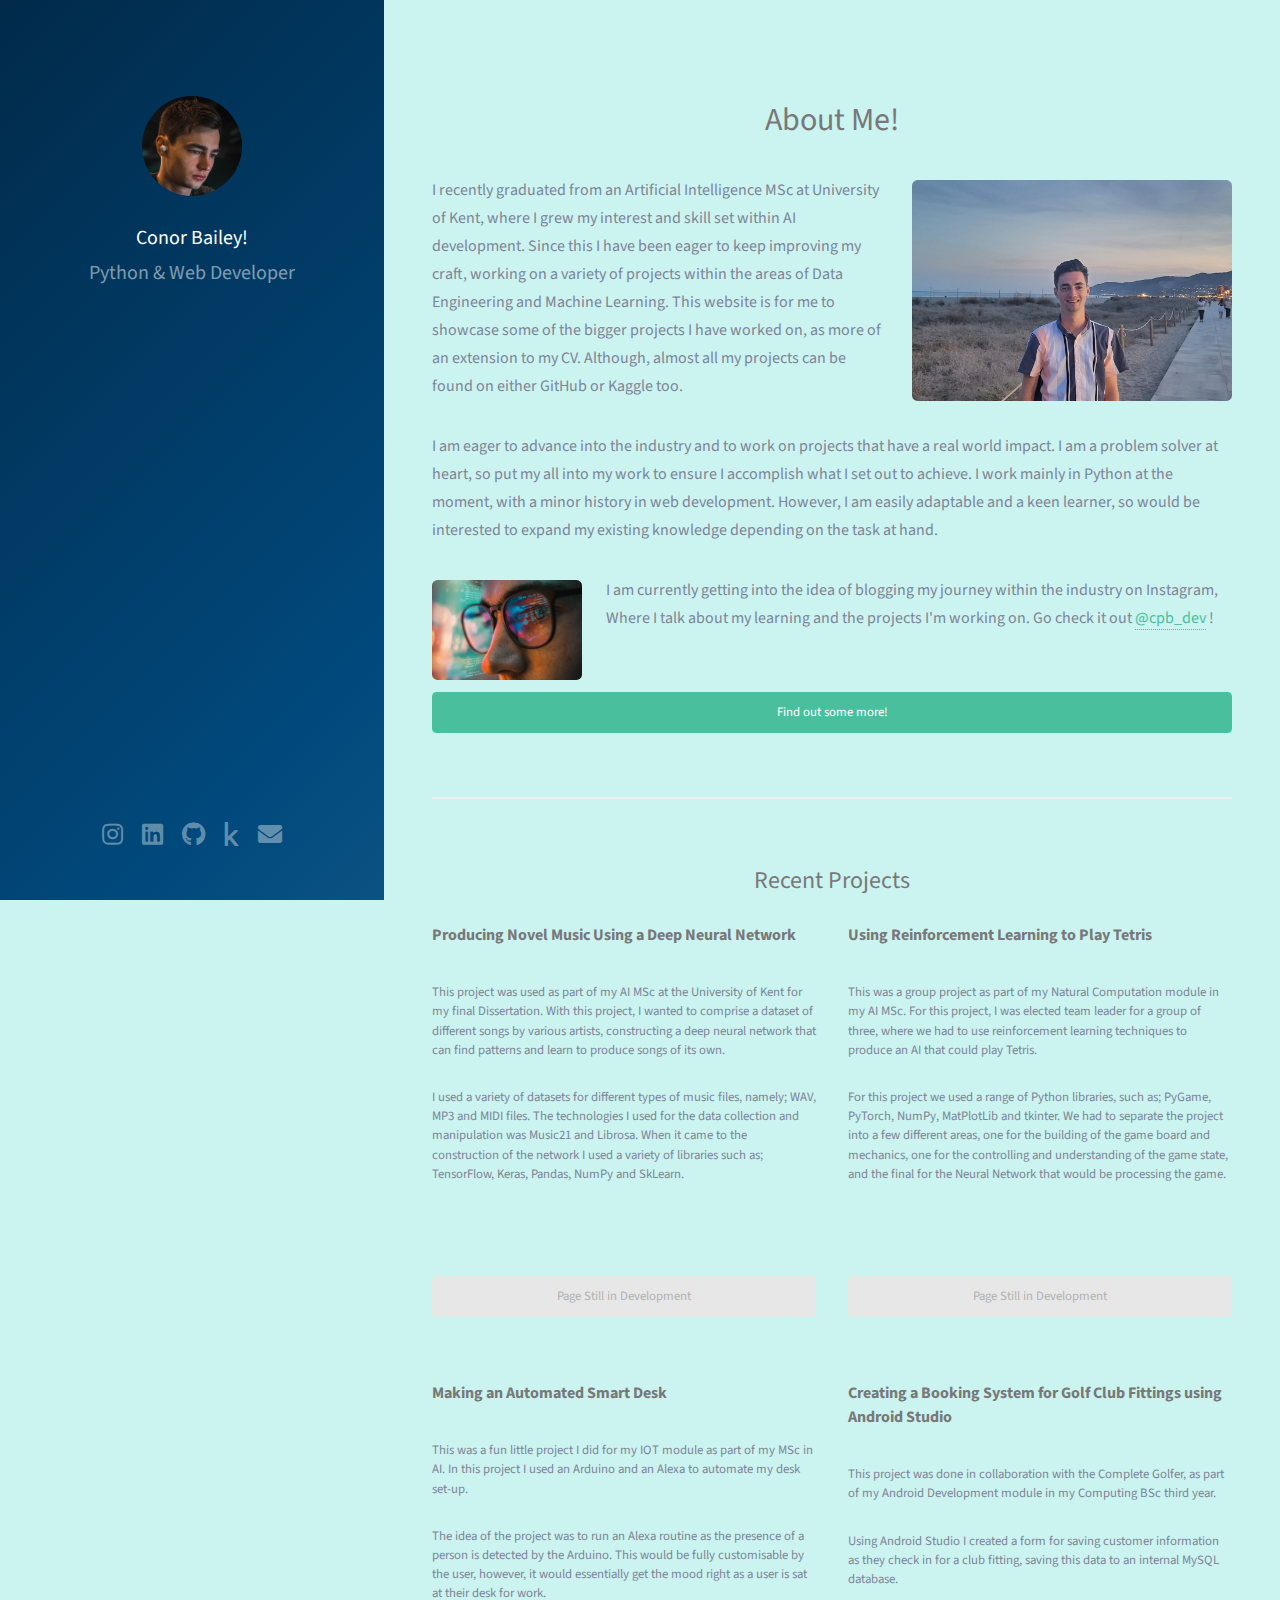
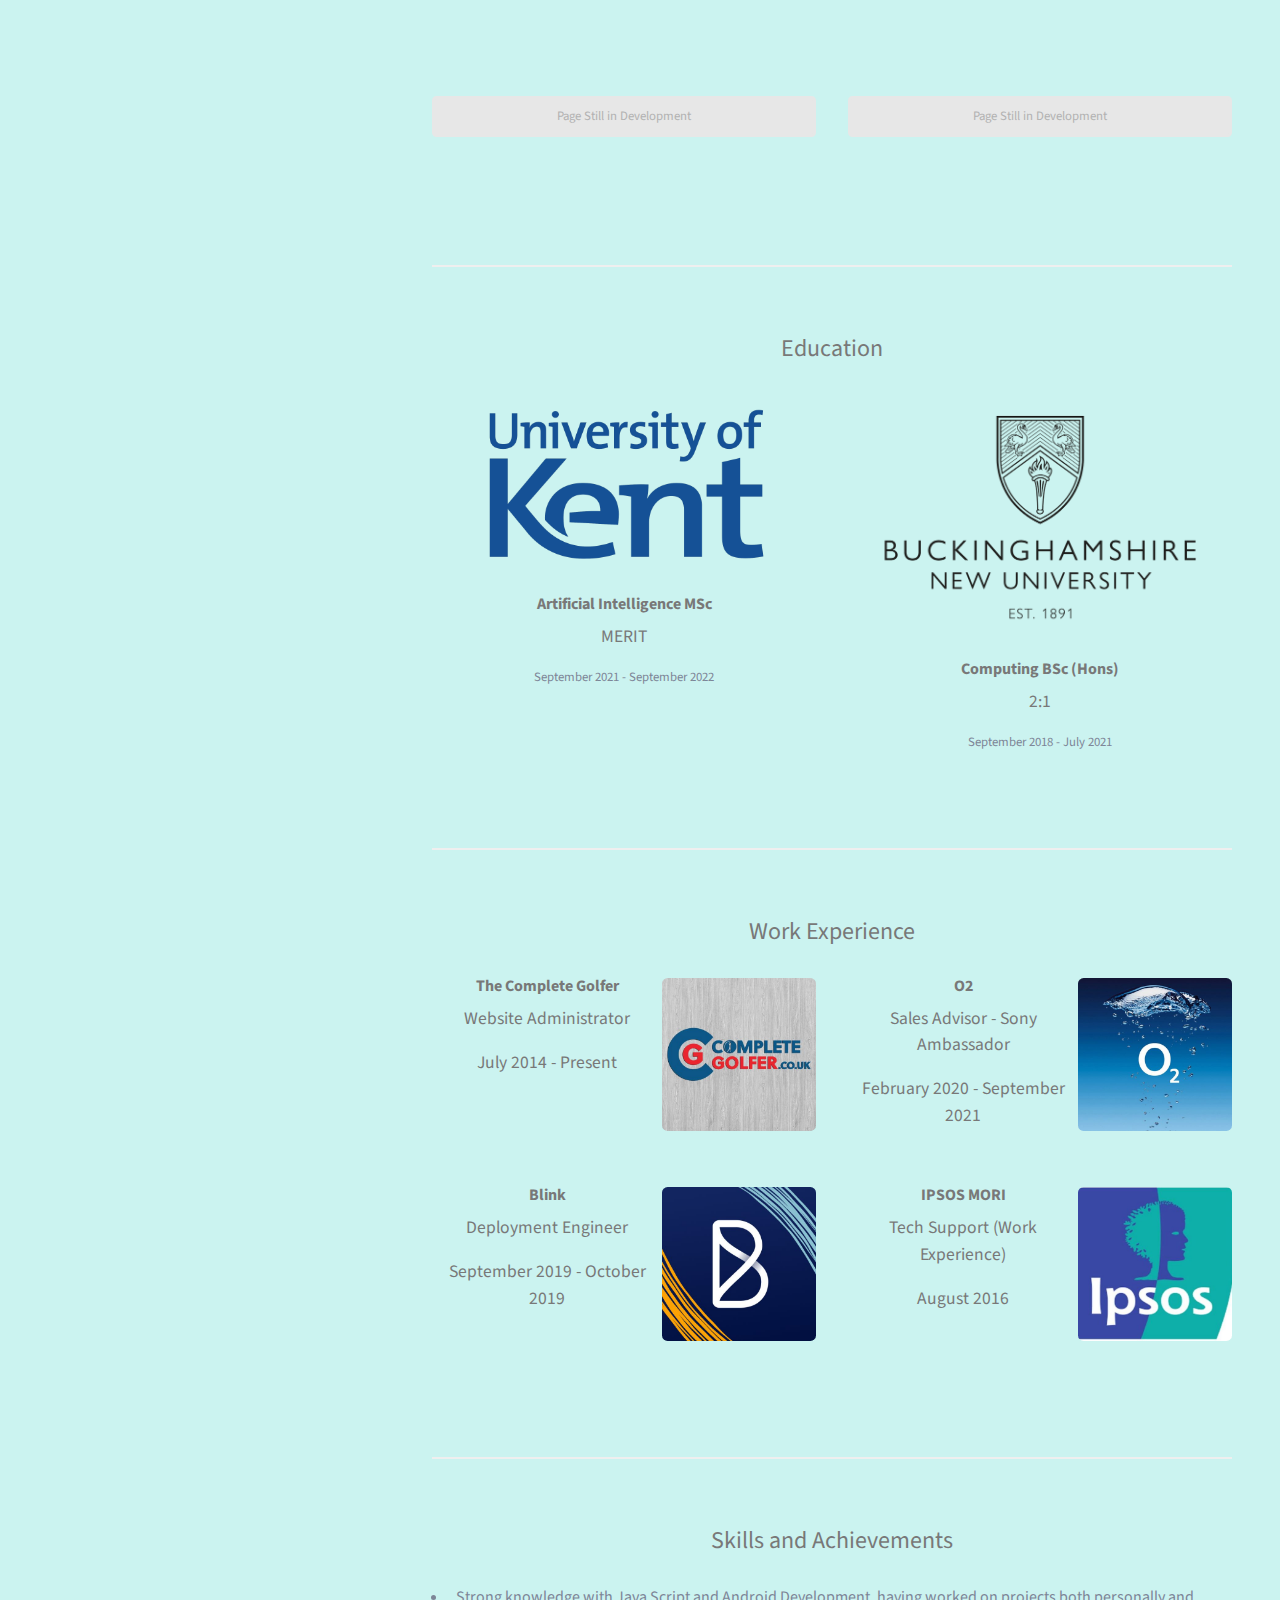
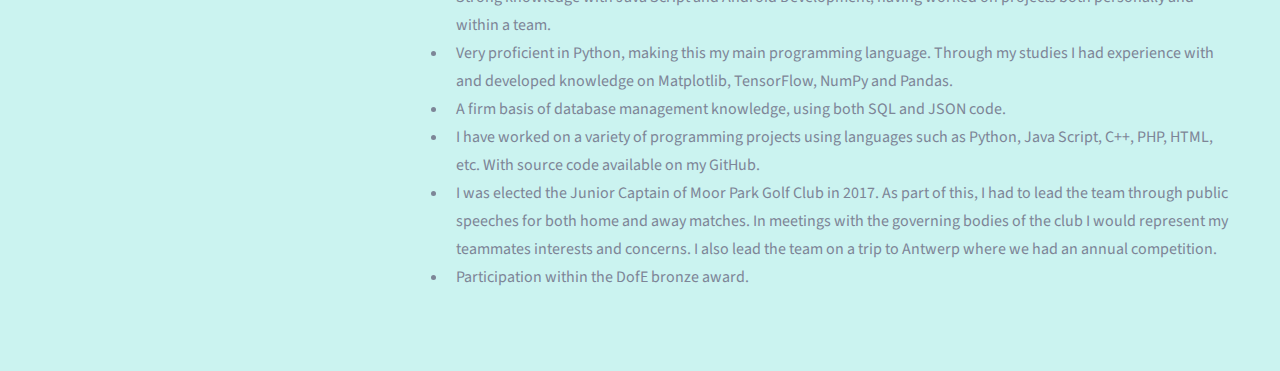
==== commit 9e3d3b8a: "Personal touch" ====
--- a/index.html
+++ b/index.html
@@ -49,15 +49,17 @@
 							so would be interested to expand my existing knowledge depending on the task at hand.
 						</p>
 						<span class="image left">
-							<img src="images/aboutme_cover.jpg" alt="Photo of Me Coding" style="height: 100px;"/>
+							<img src="images/aboutme_cover.jpg" alt="Photo of Me Coding" style="max-height: 100px;" />
 						</span>
 						<p>
-							I am currently getting into the idea of blogging my journey within the industry on Instagram.
-							I'm finding it pretty fun to write about the things I am working on, having a visual gauge on my progress.
+							I am currently getting into the idea of blogging my journey within the industry on Instagram,
+							Where I talk about my learning and the projects I'm working on.
 							Go check it out <a href="https://www.instagram.com/cpb_dev/">@cpb_dev</a> !
 						</p>
 						<div id="myHidden" style="display: none;">
-							<p>Other than that, I am also a gamer, golfer, reader, music lover and Netflix binger. 
+							<img src="images/games.png" style="width: 100%;"/>
+							<p>
+								Other than that, I am also a gamer, golfer, reader, music lover and Netflix binger. 
 								I have just finished playing God of War, while also playing/moving onto; 
 								Hades, Horizon: Zero Dawn, and the occasional Bloodborne. 
 							</p>
@@ -68,8 +70,8 @@
 								It is a bit of a passion of mine, so much so, I based my MSc final year project around music 
 								(which you can see in the projects list below).
 							</p>
-							<span class="image left">
-								<img src="images/aboutme_golf.jpg" alt="My Dad, Brother and I playing golf" style="height: 125px;" />
+							<span class="image right">
+								<img src="images/aboutme_golf.jpg" alt="My Dad, Brother and I playing golf"  />
 							</span>
 							<p>
 								With golf, I try to play as much as possible. 
@@ -259,6 +261,14 @@
 						<header class="align-center">
 							<h2>Skills and Achievements</h2>
 						</header>
+						<!--
+						<div id="stage">
+							<div id="traveler">
+								<div id="bouncer"><p>HTML</p></div>
+								<div id="bouncer2"><p>CSS</p></div>
+							</div>
+						</div>
+						-->
 						<ul>
 							<li> Strong knowledge with Java Script and Android Development, having worked on projects
 								both personally and within a team.
--- a/assets/css/main.css
+++ b/assets/css/main.css
@@ -3263,4 +3263,148 @@
 	.sl-green {
 		background-color: #690;
 		box-shadow: #460 0 -1px 9px, #7D0 0 0px 5px;
-	}+	}
+
+/* MAY NEED TO CHECK THIS CODE FOR DELETION BEFORE COMMITS CAN BE MADE */
+
+	/* Bounce Animation */
+
+
+	@-webkit-keyframes travel {
+		from { left: 0;     }
+		to   { left: 640px; }
+	  }
+	  
+	  @-webkit-keyframes bounce {
+		from, to  {
+		  bottom: 0;
+		  -webkit-animation-timing-function: ease-out;
+		}
+		50% {
+		  bottom: 220px;
+		  -webkit-animation-timing-function: ease-in;
+		}
+	  }
+	  
+	  @-webkit-keyframes spin {
+		from {                                     }
+		to   { -webkit-transform: rotateZ(360deg); }
+	  }
+	  
+	  /* keyframes definition for other browsers */
+	  
+	  @keyframes travel {
+		from { left: 0;     }
+		to   { left: 98%; }
+	  }
+	  
+	  @keyframes bounce {
+		from, to  {
+		  bottom: 0;
+		  animation-timing-function: ease-out;
+		}
+		50% {
+		  bottom: 220px;
+		  animation-timing-function: ease-in;
+		}
+	  }
+
+	  @keyframes bounce2 {
+		from, to  {
+		  bottom: 20px;
+		  animation-timing-function: ease-out;
+		}
+		50% {
+		  bottom: 200px;
+		  animation-timing-function: ease-in;
+		}
+	  }
+	  
+	  @keyframes spin {
+		from {
+		  -moz-transform: rotate(0);
+		  -o-transform: rotate(0);
+		  -ms-transform: rotate(0);
+		  transform: rotate(0);
+		}
+		to {
+		  -moz-transform: rotate(360deg);
+		  -o-transform: rotate(360deg);
+		  -ms-transform: rotate(360deg);
+		  transform: rotate(360deg);
+		}
+	  }
+	  
+	  /* styles for the stage and animated elements */
+	  
+	  #stage {
+		position: relative;
+		margin: 1em auto;
+		max-width: 90%;
+		width: 600px;
+		height: 250px;
+	  }
+	  
+	  #traveler {
+		position: absolute;
+		max-width: 100%;
+		height: 250px;
+	  
+		-webkit-animation-name: travel;
+		-webkit-animation-timing-function: linear;
+		-webkit-animation-iteration-count: infinite;
+		-webkit-animation-direction: alternate;
+		-webkit-animation-duration: 4.8s;
+	  
+		animation-name: travel;
+		animation-timing-function: linear;
+		animation-iteration-count: infinite;
+		animation-direction: alternate;
+		animation-duration: 4.8s;
+	  }
+	  
+	  #bouncer {
+		position: absolute;
+		width: 40px; 
+		height: 40px;
+		border-radius: 50%;
+		align-items: center; 
+		justify-content: center;
+		background: #006d77;
+		display: flex;
+	  
+		-webkit-animation-name: bounce, spin;
+		-webkit-animation-iteration-count: infinite;
+		-webkit-animation-duration: 4.2s;
+	  
+		animation-name: bounce, spin;
+		animation-iteration-count: infinite;
+		animation-duration: 4.2s;
+	  }
+
+	  #bouncer2 {
+		position: absolute;
+		width: 40px; 
+		height: 40px;
+		border-radius: 50%;
+		align-items: center; 
+		justify-content: center;
+		background: #006d77;
+		display: flex;
+	  
+		-webkit-animation-name: bounce2, spin;
+		-webkit-animation-iteration-count: infinite;
+		-webkit-animation-duration: 4.2s;
+	  
+		animation-name: bounce, spin;
+		animation-iteration-count: infinite;
+		animation-duration: 4.2s;
+	  }
+
+	  #bouncer #bouncer2 p{
+		color: #49bf9d;
+		position: absolute;
+		top: 0.4em;
+		left: 0.5em;
+		width: 100%;
+	  }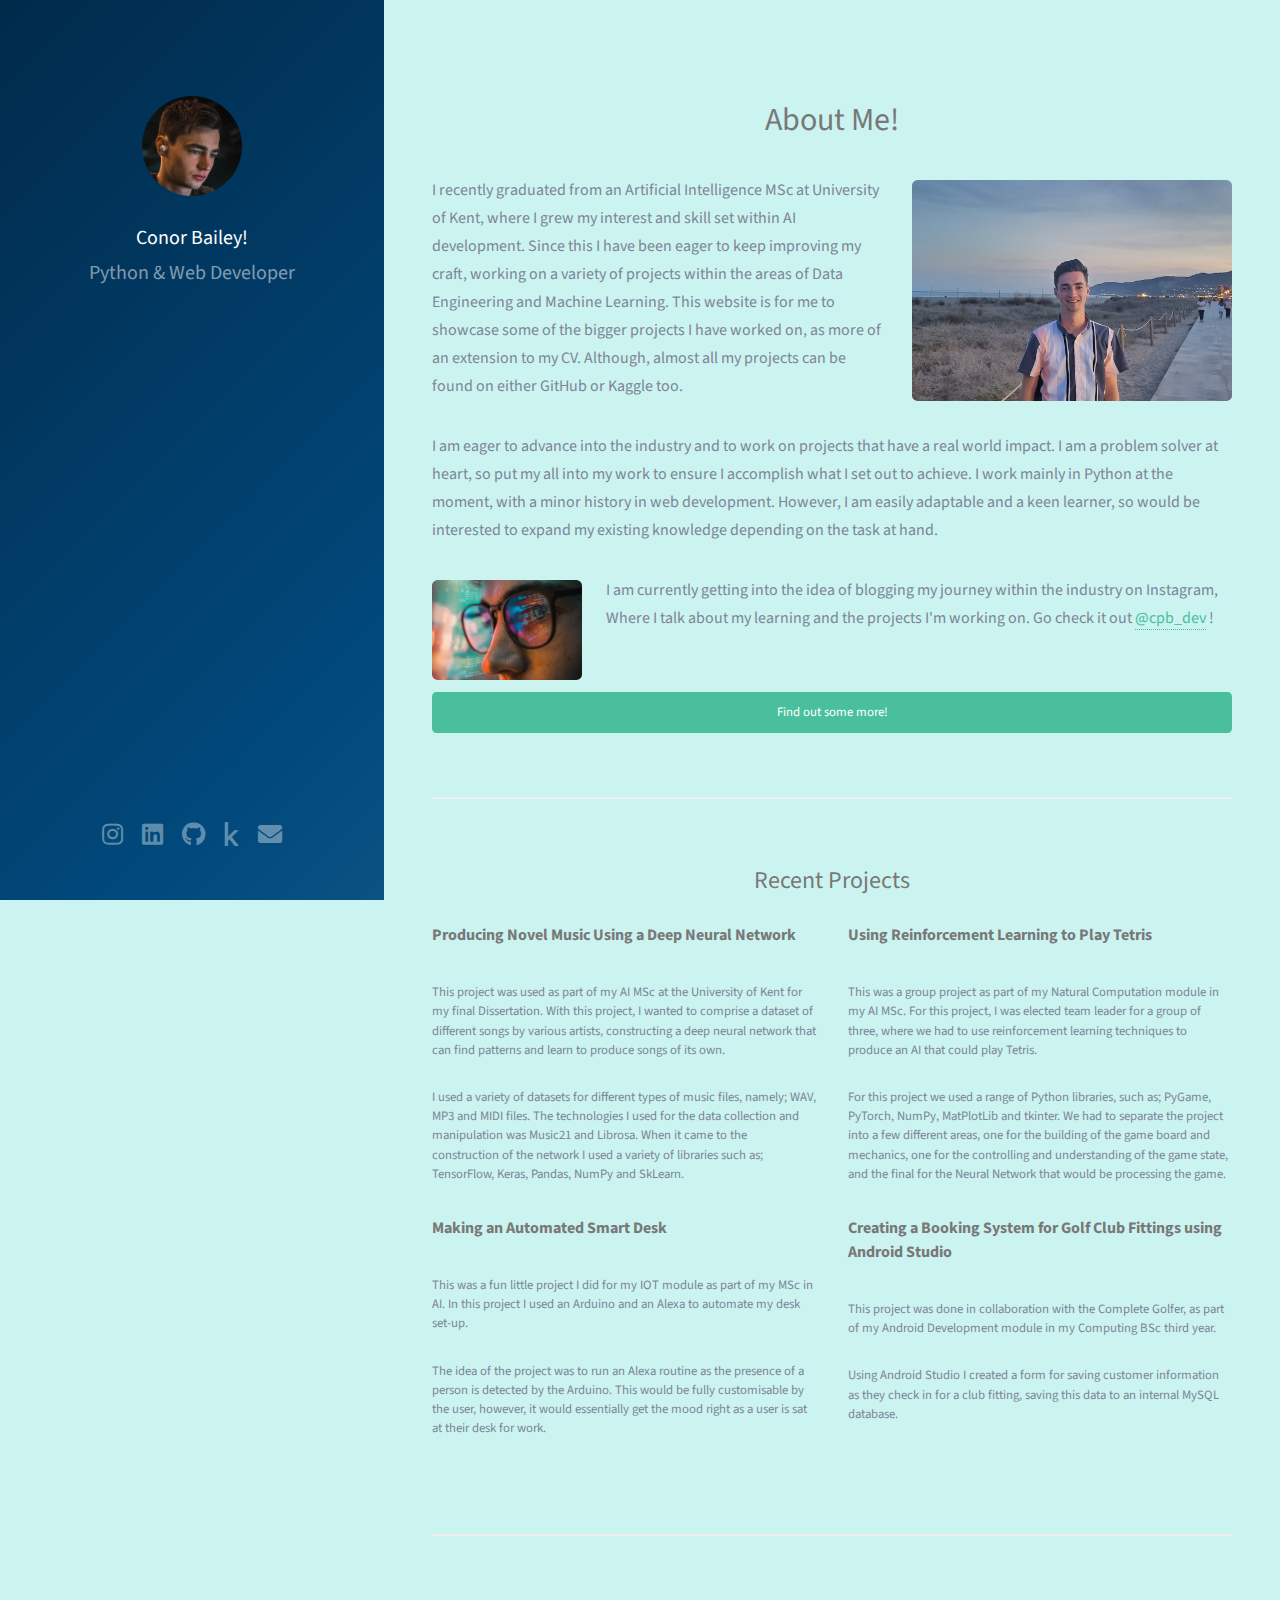
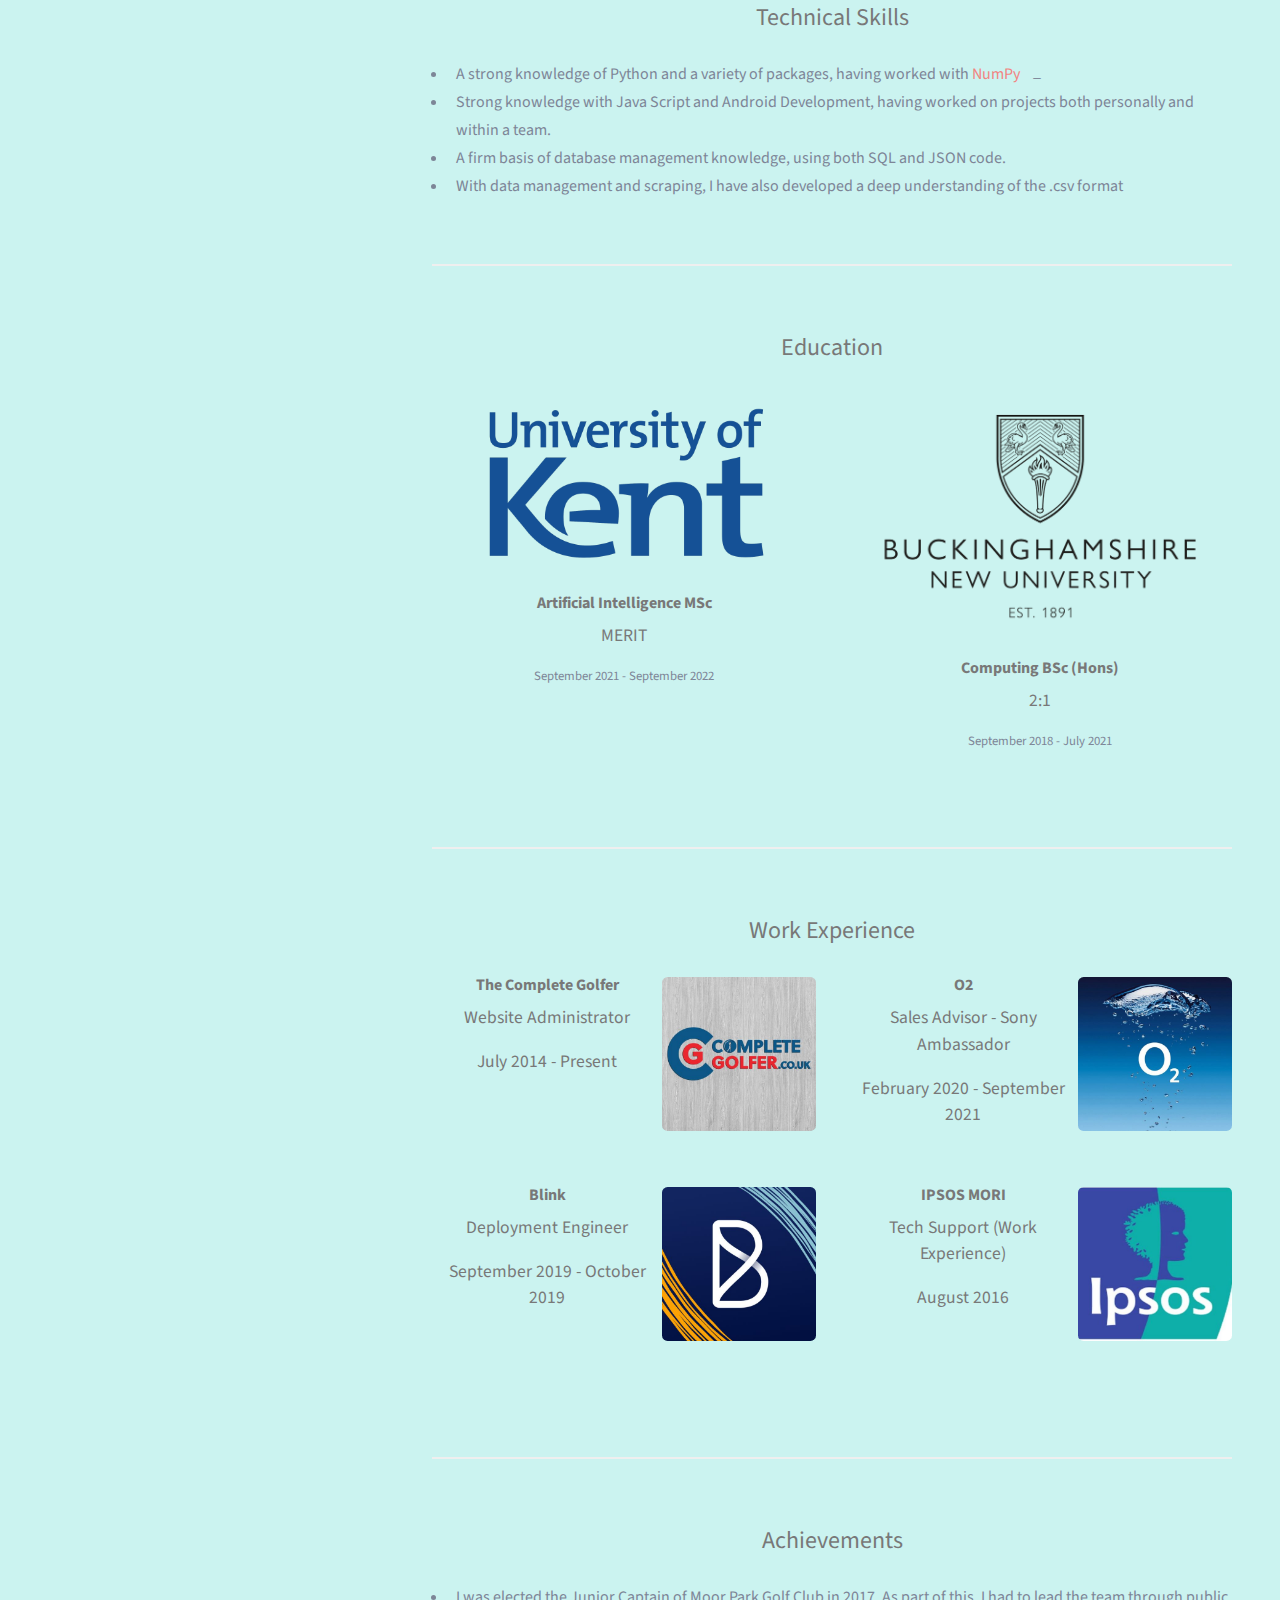
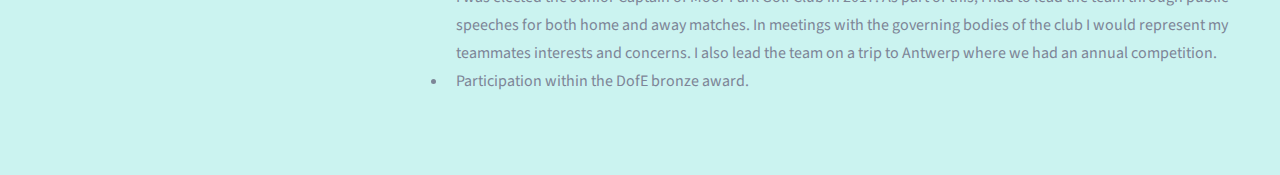
==== commit d6f9baea: "Minor changes to homepage" ====
--- a/index.html
+++ b/index.html
@@ -17,8 +17,8 @@
 			<header id="header">
 				<div class="inner align-center">
 					<a class="image avatar"><img src="images/conor_profile.jpg" /></a>
-					<h1><strong>Conor Bailey!</strong></h1>
-					<h1>Python & Web Developer</h1>
+					<h1 class="glitch-text" title="Conor Bailey!"><strong>Conor Bailey!</strong></h1>
+					<h1 class="glitch-text" title="Python & Web Developer">Python & Web Developer</h1>
 				</div>
 			</header>
 
@@ -61,7 +61,7 @@
 							<p>
 								Other than that, I am also a gamer, golfer, reader, music lover and Netflix binger. 
 								I have just finished playing God of War, while also playing/moving onto; 
-								Hades, Horizon: Zero Dawn, and the occasional Bloodborne. 
+								Hades, Uncharted: Lost Legacy, and the occasional Bloodborne. 
 							</p>
 							<p>
 								I am a huge music listener, being mainly into alternative rock and hip-hop. 
@@ -102,10 +102,7 @@
 									The technologies I used for the data collection and manipulation was Music21 and Librosa. When it
 									came to the construction of the network I used a variety of libraries such as; TensorFlow, Keras,
 									Pandas, NumPy and SkLearn.
-								</p> <br />
-                                <ul class="actions fit small">
-                                    <li><a href="#" class="button primary fit small hidden-reg disabled">Page Still in Development</a></li>
-                                </ul>
+								</p>
 							</article>
 							<article class="col-6 col-12-xsmall work-item">
 								<h3>Using Reinforcement Learning to Play Tetris</h3> <br />
@@ -121,20 +118,7 @@
 									one for the building of the game board and mechanics,
 									one for the controlling and understanding of the game state,
 									and the final for the Neural Network that would be processing the game.
-								</p> <br />
-                                <ul class="actions fit small">
-                                    <li><a href="#" class="button primary fit small hidden-reg disabled">Page Still in Development</a></li>
-                                </ul>
-							</article>
-							<article class="col-6 col-12-xsmall work-item hidden-mobile">
-								<ul class="actions fit small">
-                                    <li><a href="#" class="button primary fit small disabled">Page Still in Development</a></li>
-                                </ul>
-							</article>
-							<article class="col-6 col-12-xsmall work-item hidden-mobile">
-								<ul class="actions fit small">
-                                    <li><a href="#" class="button primary fit small disabled">Page Still in Development</a></li>
-                                </ul>
+								</p>
 							</article>
 							<article class="col-6 col-12-xsmall work-item">
 								<h3>Making an Automated Smart Desk</h3> <br />
@@ -145,10 +129,7 @@
 									The idea of the project was to run an Alexa routine as the presence of a
 									person is detected by the Arduino. This would be fully customisable by the user,
 									however, it would essentially get the mood right as a user is sat at their desk for work.
-								</p> <br />
-                                <ul class="actions fit small">
-                                    <li><a href="#" class="button primary fit small hidden-reg disabled">Page Still in Development</a></li>
-                                </ul>
+								</p>
 							</article>
 							<article class="col-6 col-12-xsmall work-item">
 								<h3>Creating a Booking System for Golf Club Fittings using Android Studio</h3> <br />
@@ -159,20 +140,7 @@
 								<p>
 									Using Android Studio I created a form for saving customer information as
 									they check in for a club fitting, saving this data to an internal MySQL database.
-								</p> <br />
-                                <ul class="actions fit small">
-                                    <li><a href="#" class="button primary fit small hidden-reg disabled">Page Still in Development</a></li>
-                                </ul>
-							</article>
-							<article class="col-6 col-12-xsmall work-item hidden-mobile">
-								<ul class="actions fit small">
-                                    <li><a href="#" class="button primary fit small disabled">Page Still in Development</a></li>
-                                </ul>
-							</article>
-							<article class="col-6 col-12-xsmall work-item hidden-mobile">
-								<ul class="actions fit small">
-                                    <li><a href="#" class="button primary fit small disabled">Page Still in Development</a></li>
-                                </ul>
+								</p> 
 							</article>
 						</div>
 						<div id="hidden_proj" style="display: none;">
@@ -197,6 +165,30 @@
 				<!-- Three -->
 					<section id="three">
 						<header class="align-center">
+							<h2>Technical Skills</h2>
+						</header>
+						
+						<ul>
+							<li>
+								<div class="type-container">
+									A strong knowledge of Python and a variety of packages, having worked with
+									<span id="text"></span>
+									<div class='console-underscore' id='console'>&#95;</div>
+								</div>
+							</li>
+							<li> Strong knowledge with Java Script and Android Development, having worked on projects
+								both personally and within a team.
+							</li>
+							<li>
+								A firm basis of database management knowledge, using both SQL and JSON code.
+							</li>
+							<li>With data management and scraping, I have also developed a deep understanding of the .csv format</li>
+						</ul>
+					</section>
+
+				<!-- Four -->
+					<section id="four">
+						<header class="align-center">
 							<h2>Education</h2>
 						</header>
 						<div class="row">
@@ -215,8 +207,8 @@
 						</div>
 					</section>
 
-				<!-- Four -->
-                    <section id="four">
+				<!-- Five -->
+                    <section id="five">
 						<header class="align-center">
 							<h2>Work Experience</h2>
 						</header>
@@ -256,35 +248,12 @@
 						</div>
                     </section>
 
-				<!-- Five -->
-					<section id="five">
-						<header class="align-center">
-							<h2>Skills and Achievements</h2>
-						</header>
-						<!--
-						<div id="stage">
-							<div id="traveler">
-								<div id="bouncer"><p>HTML</p></div>
-								<div id="bouncer2"><p>CSS</p></div>
-							</div>
-						</div>
-						-->
+				<!-- Six -->
+					<section id="six">
+						<header class="align-center">
+							<h2>Achievements</h2>
+						</header>
 						<ul>
-							<li> Strong knowledge with Java Script and Android Development, having worked on projects
-								both personally and within a team.
-							</li>
-							<li>
-								Very proficient in Python, making this my main programming language. Through my
-								studies I had experience with and developed knowledge on Matplotlib, TensorFlow,
-								NumPy and Pandas.
-							</li>
-							<li>
-								A firm basis of database management knowledge, using both SQL and JSON code.
-							</li>
-							<li>
-								I have worked on a variety of programming projects using languages such as Python, Java
-								Script, C++, PHP, HTML, etc. With source code available on my GitHub.
-							</li>
 							<li>
 								I was elected the Junior Captain of Moor Park Golf Club in 2017. As part of this, I had to
 								lead the team through public speeches for both home and away matches. In meetings
--- a/assets/css/main.css
+++ b/assets/css/main.css
@@ -3336,75 +3336,17 @@
 	  }
 	  
 	  /* styles for the stage and animated elements */
-	  
-	  #stage {
-		position: relative;
-		margin: 1em auto;
-		max-width: 90%;
-		width: 600px;
-		height: 250px;
+	  .type-container {
+		display:block;
+		top:0;
+		bottom:0;
+		left:0;
+		right:0;
+		margin:auto;
 	  }
-	  
-	  #traveler {
-		position: absolute;
-		max-width: 100%;
-		height: 250px;
-	  
-		-webkit-animation-name: travel;
-		-webkit-animation-timing-function: linear;
-		-webkit-animation-iteration-count: infinite;
-		-webkit-animation-direction: alternate;
-		-webkit-animation-duration: 4.8s;
-	  
-		animation-name: travel;
-		animation-timing-function: linear;
-		animation-iteration-count: infinite;
-		animation-direction: alternate;
-		animation-duration: 4.8s;
+	  .console-underscore {
+		 display:inline-block;
+		position:relative;
+		top:-0.14em;
+		left:10px;
 	  }
-	  
-	  #bouncer {
-		position: absolute;
-		width: 40px; 
-		height: 40px;
-		border-radius: 50%;
-		align-items: center; 
-		justify-content: center;
-		background: #006d77;
-		display: flex;
-	  
-		-webkit-animation-name: bounce, spin;
-		-webkit-animation-iteration-count: infinite;
-		-webkit-animation-duration: 4.2s;
-	  
-		animation-name: bounce, spin;
-		animation-iteration-count: infinite;
-		animation-duration: 4.2s;
-	  }
-
-	  #bouncer2 {
-		position: absolute;
-		width: 40px; 
-		height: 40px;
-		border-radius: 50%;
-		align-items: center; 
-		justify-content: center;
-		background: #006d77;
-		display: flex;
-	  
-		-webkit-animation-name: bounce2, spin;
-		-webkit-animation-iteration-count: infinite;
-		-webkit-animation-duration: 4.2s;
-	  
-		animation-name: bounce, spin;
-		animation-iteration-count: infinite;
-		animation-duration: 4.2s;
-	  }
-
-	  #bouncer #bouncer2 p{
-		color: #49bf9d;
-		position: absolute;
-		top: 0.4em;
-		left: 0.5em;
-		width: 100%;
-	  }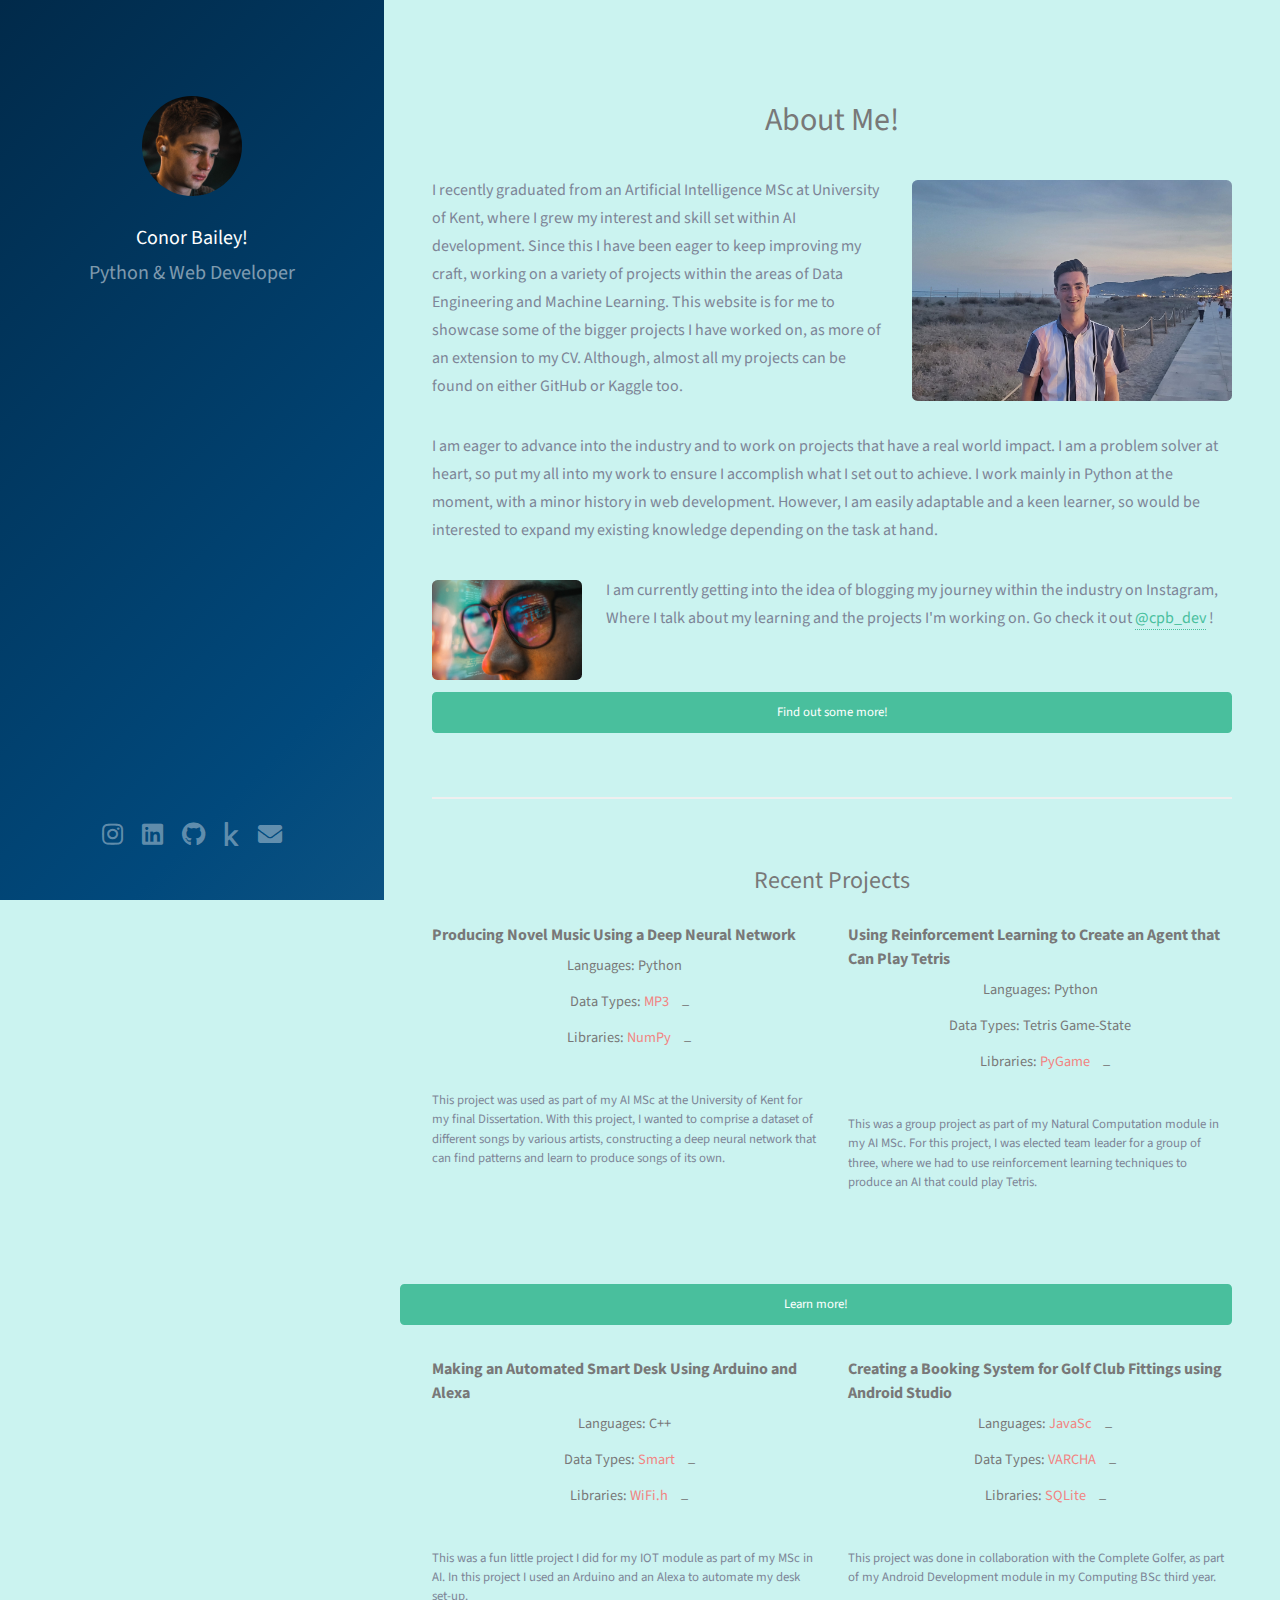
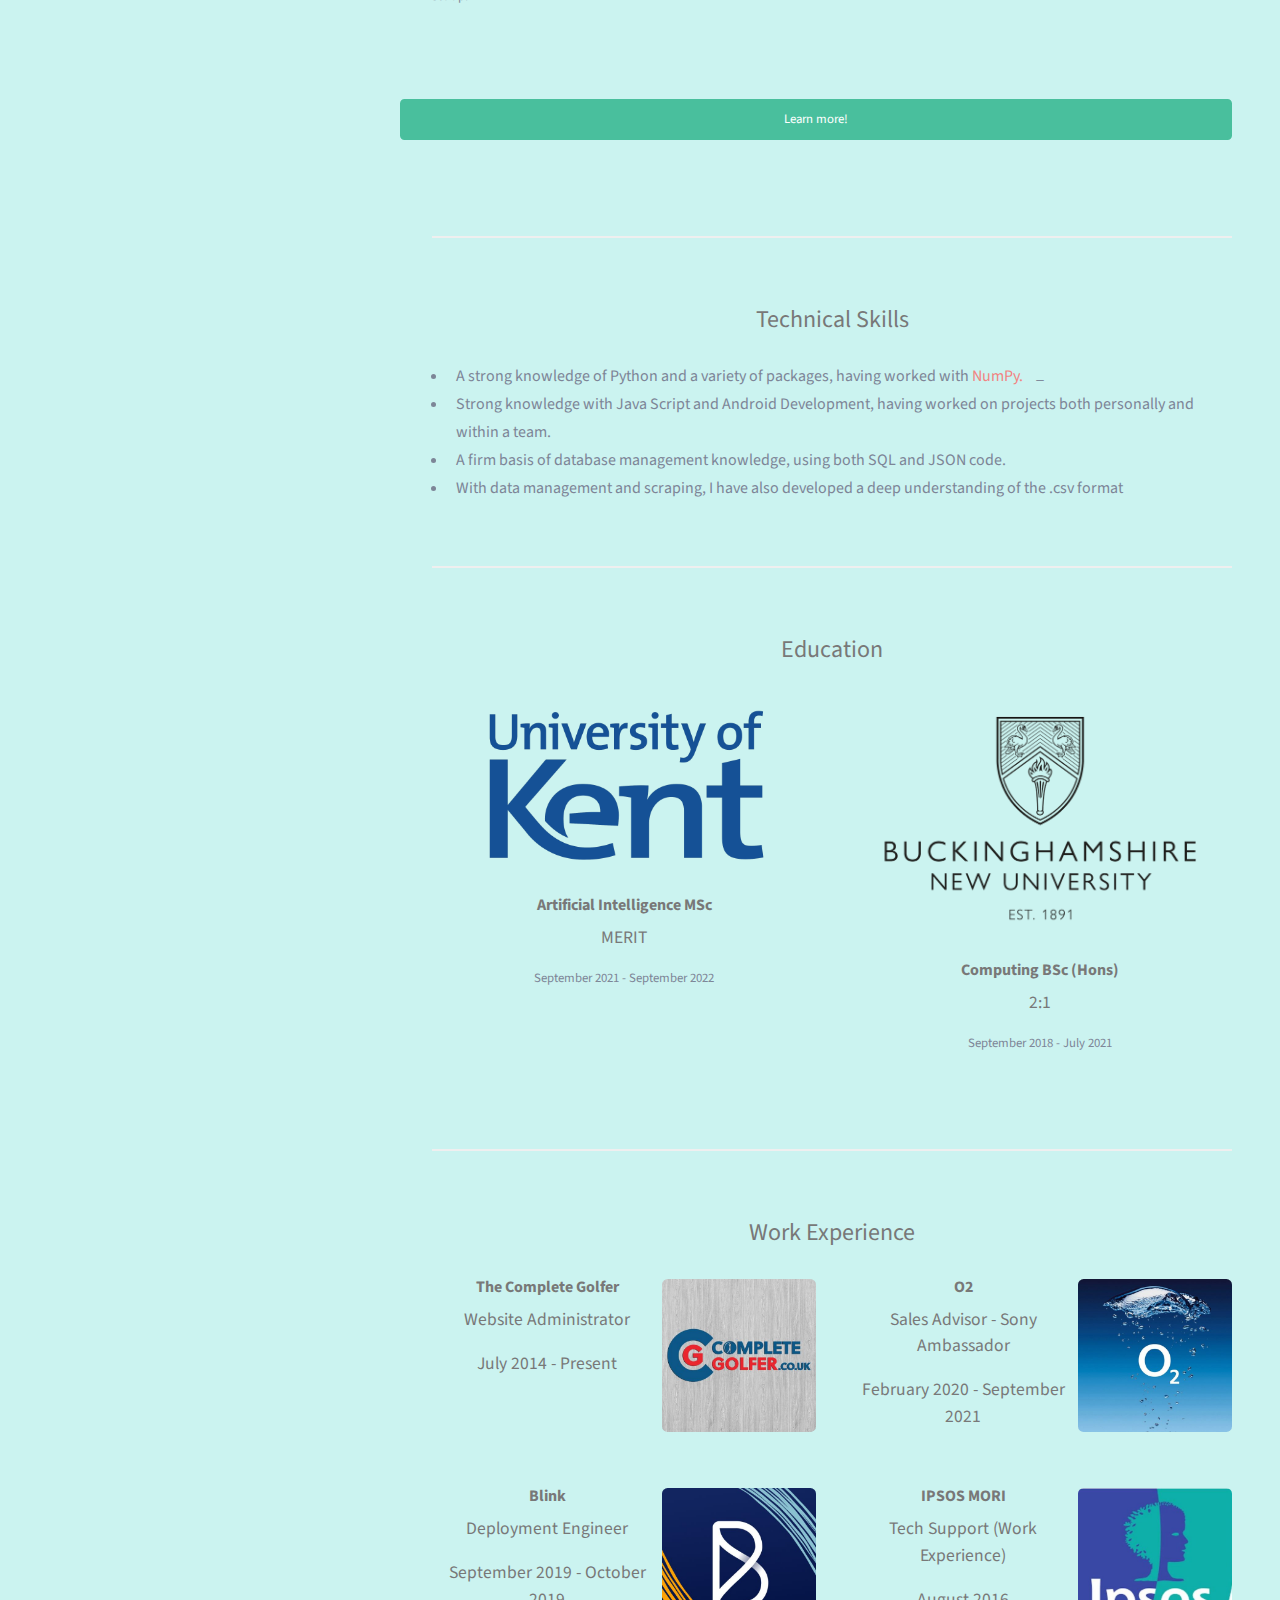
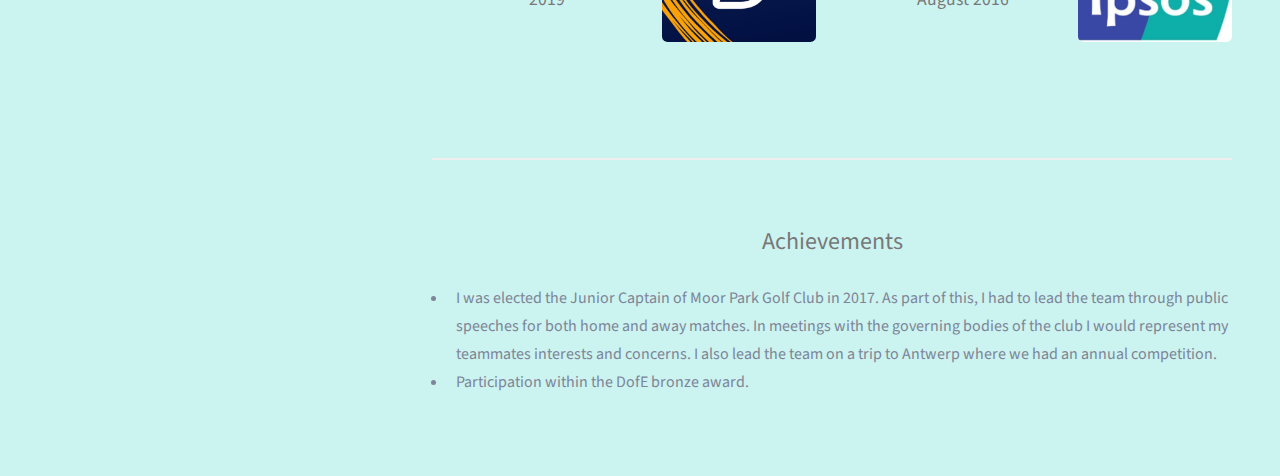
==== commit 5a1db170: "Additions to projects" ====
--- a/index.html
+++ b/index.html
@@ -91,75 +91,152 @@
 						</header>
 						<div class="row">
 							<article class="col-6 col-12-xsmall work-item">
-								<h3>Producing Novel Music Using a Deep Neural Network</h3> <br />
+								<h3>Producing Novel Music Using a Deep Neural Network</h3>
+								<div style="text-align: center;">
+									<h5>Languages: Python</h5>
+									<h5>
+										Data Types: 
+										<span id="dnn_Data"></span>
+										<div class='console-underscore' id='console'>&#95;</div>
+									</h5>
+									<h5>
+										Libraries: 
+										<span id="dnn_Libraries"></span>
+										<div class='console-underscore' id='console'>&#95;</div>
+									</h5>
+								</div><br />
 								<p>
 									This project was used as part of my AI MSc at the University of Kent for my final Dissertation.
 									With this project, I wanted to comprise a dataset of different songs by various artists,
 									constructing a deep neural network that can find patterns and learn to produce songs of its own.
-								</p> <br />
-								<p>
-									I used a variety of datasets for different types of music files, namely; WAV, MP3 and MIDI files.
-									The technologies I used for the data collection and manipulation was Music21 and Librosa. When it
-									came to the construction of the network I used a variety of libraries such as; TensorFlow, Keras,
-									Pandas, NumPy and SkLearn.
-								</p>
-							</article>
-							<article class="col-6 col-12-xsmall work-item">
-								<h3>Using Reinforcement Learning to Play Tetris</h3> <br />
+								</p> 
+								<!-- Hide content from this point (until expanded)-->
+								<div id="hideDNN" style="display: none;"> <br /> 
+									<p>
+										Within this project I had to collect different sets of music data, comprising of MP3, WAV and MIDI files. 
+										I stored these files locally with relevant tagging that can be easily interpreted by the Neural Network 
+										I was going to feed this information through. 
+										First I needed to analyse the different formats to see what patterns could be identifiable and 
+										how they would be relevant to the reproduction of a new music sound file. Upon analysis the best dataset 
+										turned out to be with MIDI files, due to their easily interpretable nature, it made reproducing data possible. 
+										The other formats were still able to identify patterns, however, only white noise could be made when reproducing the data. 
+									</p> <br />
+									<p>
+										Creating a Convolutional Neural Network with the use of TensorFlow and Kera's, 
+										I was able to analyse a test and validation set of MIDI files to reproduce musical data. 
+										This data was very rudimentary and although it resembled that of the original data, 
+										there was still some kinks that could be worked out. 
+									</p> <br />
+									<p>
+										Overall this was a fun and interesting project, 
+										where I got to work with a range of different data collection and analysis techniques as well as ML. 
+									</p> <br />
+								</div> <br />
+								<ul class="actions fit small">
+									<li><a onclick="hideProj('hideDNN', 'textDNN')" id="textDNN" class="button hidden-reg primary fit small">Learn more!</a></li>
+								</ul>
+							</article>
+							<article class="col-6 col-12-xsmall work-item">
+								<h3>Using Reinforcement Learning to Create an Agent that Can Play Tetris</h3> 
+								<div style="text-align: center;">
+									<h5>Languages: Python</h5>
+									<h5>
+										Data Types: Tetris Game-State
+									</h5>
+									<h5>
+										Libraries: 
+										<span id="tetris_Libraries"></span>
+										<div class='console-underscore' id='console'>&#95;</div>
+									</h5>
+								</div><br />
 								<p>
 									This was a group project as part of my Natural Computation module in my AI MSc.
 									For this project, I was elected team leader for a group of three,
 									where we had to use reinforcement learning techniques to produce an AI that could play Tetris.
-								</p> <br />
-								<p>
-									For this project we used a range of Python libraries, such as;
-									PyGame, PyTorch, NumPy, MatPlotLib and tkinter.
-									We had to separate the project into a few different areas,
-									one for the building of the game board and mechanics,
-									one for the controlling and understanding of the game state,
-									and the final for the Neural Network that would be processing the game.
 								</p>
-							</article>
-							<article class="col-6 col-12-xsmall work-item">
-								<h3>Making an Automated Smart Desk</h3> <br />
+								<div id="hideTetris" style="display: none;"> <br />
+									<p>
+										For this project we used a range of Python libraries, such as;
+										PyGame, PyTorch, NumPy, MatPlotLib and tkinter.
+										We had to separate the project into a few different areas,
+										one for the building of the game board and mechanics,
+										one for the controlling and understanding of the game state,
+										and the final for the Neural Network that would be processing the game.
+									</p>
+								</div> <br />
+								<ul class="actions fit small">
+									<li><a onclick="hideProj('hideTetris', 'textTetris')" id="textTetris" class="button hidden-reg primary fit small">Learn more!</a></li>
+								</ul>
+							</article> 
+							<ul class="actions fit small">
+								<li><a onclick="hideDoubleProj('hideDNN', 'hideTetris', 'textDNNTetris')" id="textDNNTetris" class="hidden-mobile button primary fit small">Learn more!</a></li>
+							</ul>
+							<article class="col-6 col-12-xsmall work-item">
+								<h3>Making an Automated Smart Desk Using Arduino and Alexa</h3> 
+								<div style="text-align: center;">
+									<h5>Languages: C++</h5>
+									<h5>
+										Data Types:
+										<span id="smartDesk_Data"></span>
+										<div class='console-underscore' id='console'>&#95;</div>
+									</h5>
+									<h5>
+										Libraries:
+										<span id="smartDesk_Libraries"></span>
+										<div class='console-underscore' id='console'>&#95;</div>
+									</h5>
+								</div><br />
 								<p>This was a fun little project I did for my IOT module as part of my MSc in AI.
 									In this project I used an Arduino and an Alexa to automate my desk set-up.
-								</p> <br />
-								<p>
-									The idea of the project was to run an Alexa routine as the presence of a
-									person is detected by the Arduino. This would be fully customisable by the user,
-									however, it would essentially get the mood right as a user is sat at their desk for work.
-								</p>
-							</article>
-							<article class="col-6 col-12-xsmall work-item">
-								<h3>Creating a Booking System for Golf Club Fittings using Android Studio</h3> <br />
+								</p> 
+								<div id="hideSmartDesk" style="display: none;"> <br />
+									<p>
+										The idea of the project was to run an Alexa routine as the presence of a
+										person is detected by the Arduino. This would be fully customisable by the user,
+										however, it would essentially get the mood right as a user is sat at their desk for work.
+									</p>
+								</div> <br />
+								<ul class="actions fit small">
+									<li><a onclick="hideProj('hideSmartDesk', 'textSmartDesk')" id="textSmartDesk" class="button hidden-reg primary fit small">Learn more!</a></li>
+								</ul>
+							</article>
+							<article class="col-6 col-12-xsmall work-item">
+								<h3>Creating a Booking System for Golf Club Fittings using Android Studio</h3> 
+								<div style="text-align: center;">
+									<h5>
+										Languages:
+										<span id="app_Lang"></span>
+										<div class='console-underscore' id='console'>&#95;</div>
+									</h5>
+									<h5>
+										Data Types:
+										<span id="app_Data"></span>
+										<div class='console-underscore' id='console'>&#95;</div>
+									</h5>
+									<h5>
+										Libraries:
+										<span id="app_Libraries"></span>
+										<div class='console-underscore' id='console'>&#95;</div>
+									</h5>
+								</div><br />
 								<p>
 									This project was done in collaboration with the Complete Golfer,
 									as part of my Android Development module in my Computing BSc third year.
-								</p> <br />
-								<p>
-									Using Android Studio I created a form for saving customer information as
-									they check in for a club fitting, saving this data to an internal MySQL database.
 								</p> 
-							</article>
+								<div id="hideApp" style="display: none;"> <br />
+									<p>
+										Using Android Studio I created a form for saving customer information as
+										they check in for a club fitting, saving this data to an internal MySQL database.
+									</p> 
+								</div> <br />
+								<ul class="actions fit small">
+									<li><a onclick="hideProj('hideApp', 'textApp')" id="textApp" class="button hidden-reg primary fit small">Learn more!</a></li>
+								</ul>
+							</article>
+							<ul class="actions fit small hidden-mobile">
+								<li><a onclick="hideDoubleProj('hideSmartDesk', 'hideApp', 'textSmartAPP')" id="textsmartApp" class="hidden-mobile button primary fit small">Learn more!</a></li>
+							</ul>
 						</div>
-						<div id="hidden_proj" style="display: none;">
-							<div class="row">
-								<article class="col-6 col-12-small work-item">
-									<h3>Blue Cloud Journal</h3>
-								</article>
-								<article class="col-6 col-12-small work-item">
-									<h3>IMDB and Movie Sequels Data Visualisation</h3>
-								</article>
-								<article class="col-4 col-12-small work-item">
-									<div class="status-light sl-green"></div>
-									<h3>Water Bottle Classification</h3>
-								</article>
-							</div>
-						</div>
-						<ul class="actions fit small" style="display: none;">
-							<li><a onclick="hideProj()" id="projText" class="button primary fit small">Smaller Projects!</a></li>
-						</ul>
 					</section>
 
 				<!-- Three -->
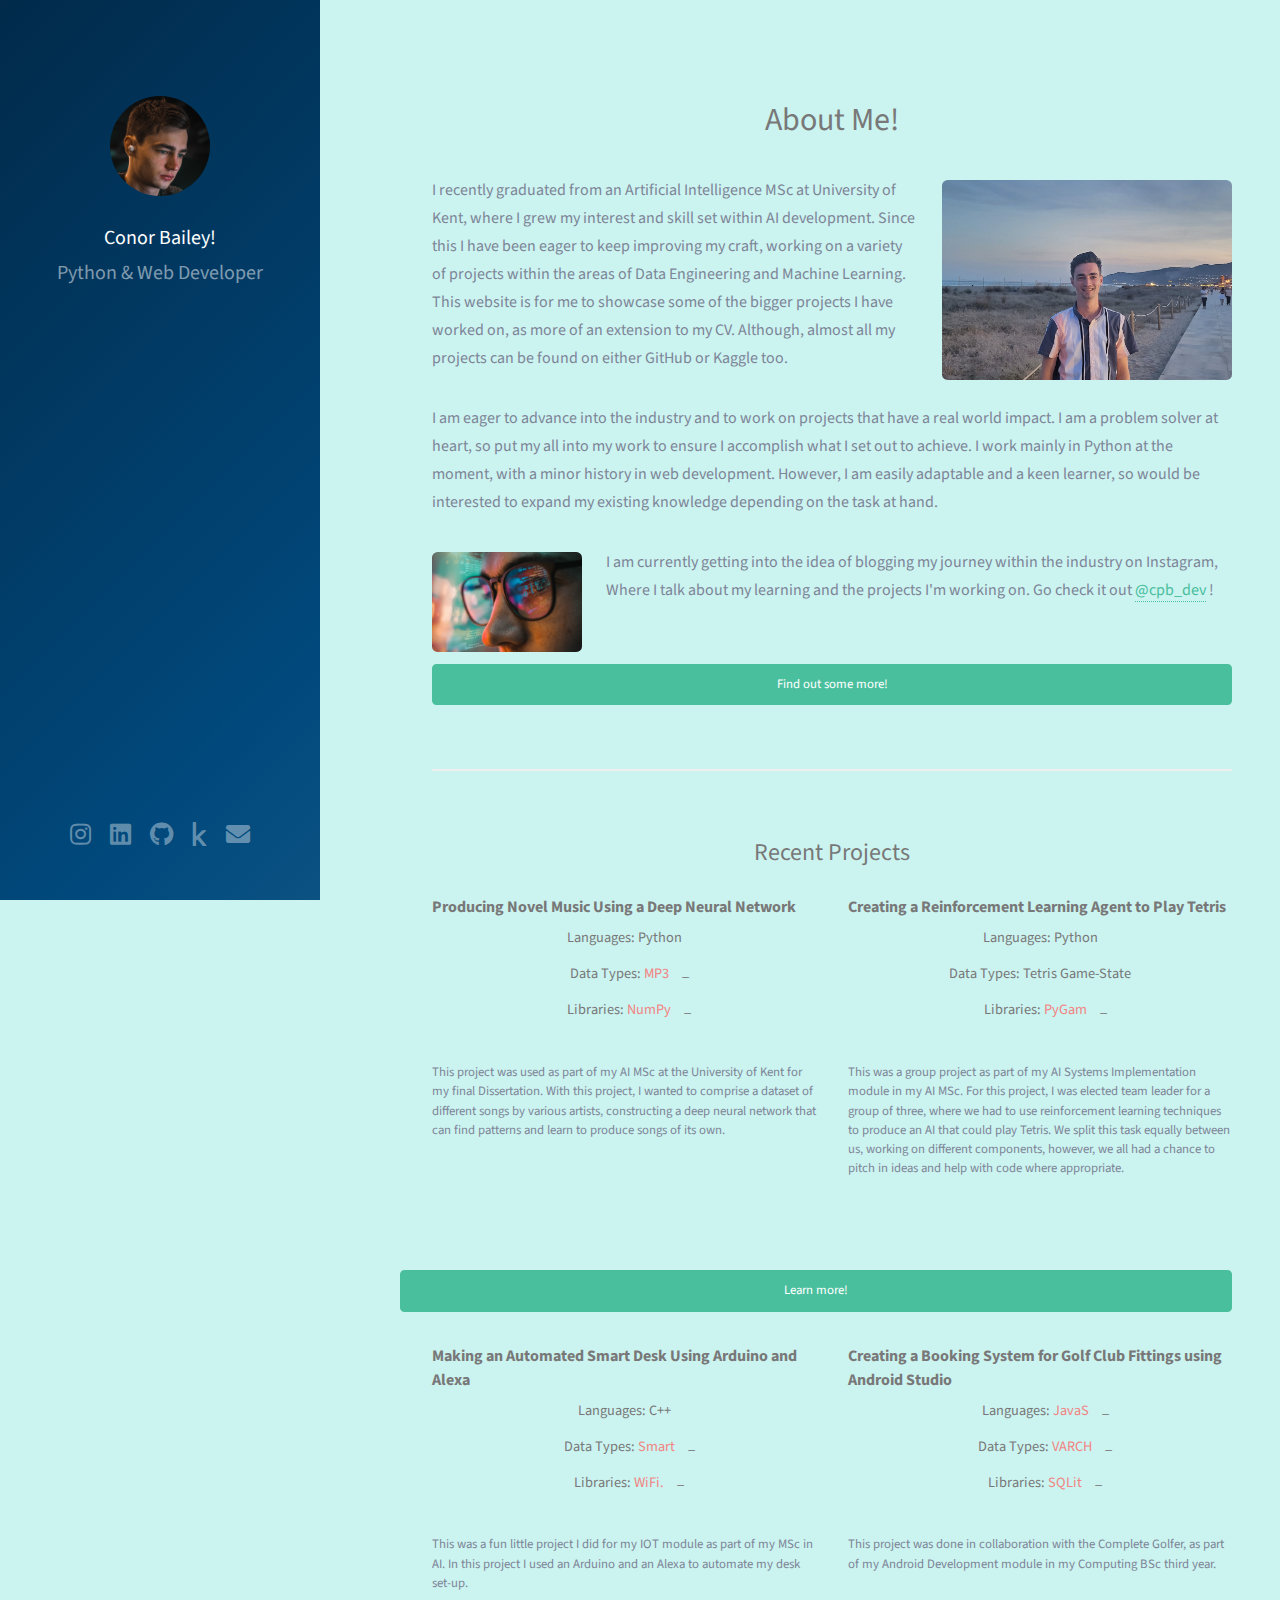
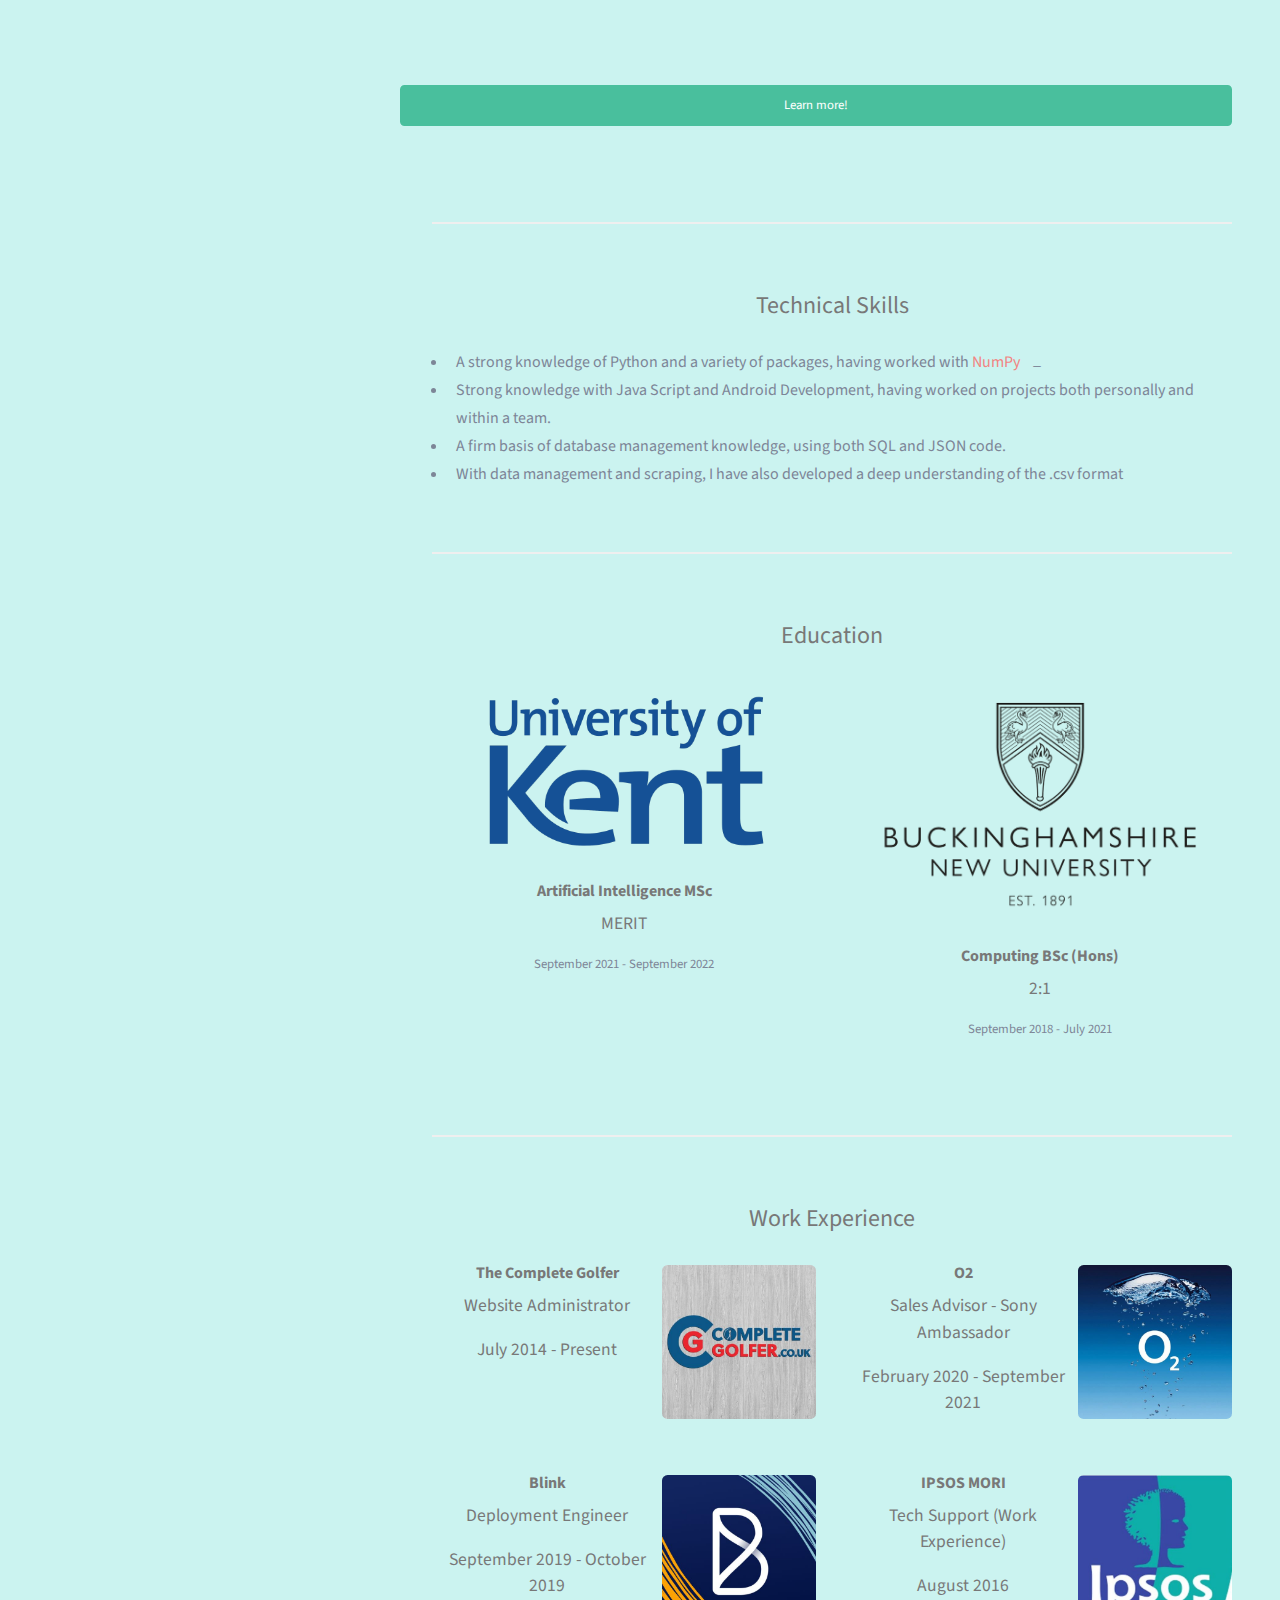
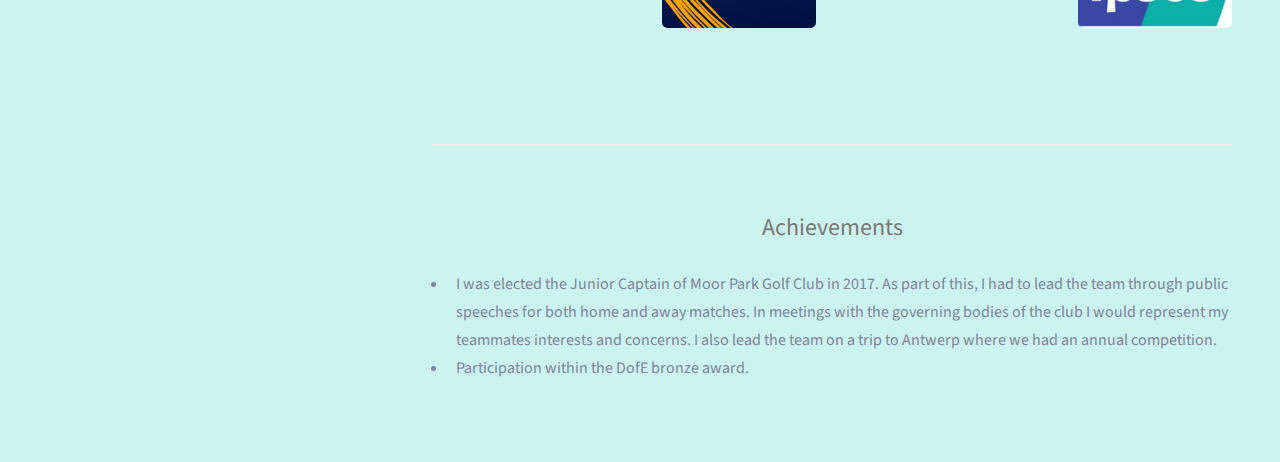
==== commit 92bb0a93: "Additional Text" ====
--- a/index.html
+++ b/index.html
@@ -17,8 +17,8 @@
 			<header id="header">
 				<div class="inner align-center">
 					<a class="image avatar"><img src="images/conor_profile.jpg" /></a>
-					<h1 class="glitch-text" title="Conor Bailey!"><strong>Conor Bailey!</strong></h1>
-					<h1 class="glitch-text" title="Python & Web Developer">Python & Web Developer</h1>
+					<h1><strong>Conor Bailey!</strong></h1>
+					<h1>Python & Web Developer</h1>
 				</div>
 			</header>
 
@@ -31,7 +31,7 @@
 							<h2>About Me!</h2>
 						</header>
 						<span class="image right">
-							<img src="images/aboutme_profile.jpg" alt="Photo of Me" />
+							<img src="images/aboutme_profile.jpg" alt="Photo of Me" style="max-height: 200px;" />
 						</span>
 						<p>
 							I recently graduated from an Artificial Intelligence MSc at University of Kent,
@@ -137,7 +137,7 @@
 								</ul>
 							</article>
 							<article class="col-6 col-12-xsmall work-item">
-								<h3>Using Reinforcement Learning to Create an Agent that Can Play Tetris</h3> 
+								<h3>Creating a Reinforcement Learning Agent to Play Tetris</h3> 
 								<div style="text-align: center;">
 									<h5>Languages: Python</h5>
 									<h5>
@@ -150,18 +150,43 @@
 									</h5>
 								</div><br />
 								<p>
-									This was a group project as part of my Natural Computation module in my AI MSc.
-									For this project, I was elected team leader for a group of three,
-									where we had to use reinforcement learning techniques to produce an AI that could play Tetris.
+									This was a group project as part of my AI Systems Implementation module in my AI MSc. 
+									For this project, I was elected team leader for a group of three, 
+									where we had to use reinforcement learning techniques to produce an AI that could play Tetris. 
+									We split this task equally between us, working on different components, 
+									however, we all had a chance to pitch in ideas and help with code where appropriate.
 								</p>
 								<div id="hideTetris" style="display: none;"> <br />
 									<p>
-										For this project we used a range of Python libraries, such as;
-										PyGame, PyTorch, NumPy, MatPlotLib and tkinter.
-										We had to separate the project into a few different areas,
-										one for the building of the game board and mechanics,
-										one for the controlling and understanding of the game state,
-										and the final for the Neural Network that would be processing the game.
+										First we had to build the game up from scratch, 
+										so we were able to control the process more intently. 
+										For this we used PyGame, 
+										where one member of the team used the library to create the game pieces and game board. 
+										Implementing controls and a scoreboard, 
+										we were then ready to move onto the actual building of an agent that can learn to play the game. 
+										This was the basis to where we can create a depiction of the game state.
+									</p><br />
+									<p>
+										Moving on, we had a few meetings where we discussed the goals 
+										of the agent and how to measure its success when implementing 
+										a reinforcement learning algorithm. For this we needed to compile 
+										a list of rules in which the agent will need to follow and in what 
+										conditions the optimal choice can be made. For example, the agent 
+										should look to complete a row when it can, however, if it can place 
+										a block that can destroy 2 rows then that is better.
+									</p><br />
+									<p>
+										With this we then made the Neural Network in which these scenarios 
+										will be run and the best paths would be chosen. 
+										I headlined this part of the project, focusing on creating a model using PyTorch. 
+										I used a population size of 20, 
+										whereby the best 20% is chosen to move to the next generation. 
+										Using the rules we set in place, the agent started off slow but progress was made.
+									</p> <br />
+									<p>
+										Ultimately, 
+										this was a fun project, 
+										and I enjoyed that the project was orientated around such an established game.
 									</p>
 								</div> <br />
 								<ul class="actions fit small">
--- a/assets/css/main.css
+++ b/assets/css/main.css
@@ -2601,7 +2601,7 @@
 		position: fixed;
 		text-align: right;
 		top: 0;
-		width: 30%;
+		width: 25%;
 	}
 
 		@keyframes gradient {
@@ -2691,8 +2691,7 @@
 /* Main */
 
 	#main {
-		margin-left: 35%;
-		max-width: 54em;
+		margin-left: 30%;
 		padding: 8em 4em 4em 4em;
 		width: calc(100% - 35%);
 	}
@@ -2984,7 +2983,7 @@
 
 /* XLarge */
 
-	@media screen and (max-width: 1800px) {
+	@media screen and (max-width: 1920px) {
 
 		/* Basic */
 
@@ -3007,7 +3006,7 @@
 
 			#header {
 				padding: 6em 3em 3em 3em;
-				width: 30%;
+				width: 25%;
 			}
 
 				#header h1 {
@@ -3248,6 +3247,10 @@
 				line-height: 2.25em;
 				margin-left: 0;
 				padding-left: 0;
+			}
+
+			.hidden-reg{
+				display: block;
 			}
 
 	}
@@ -3350,3 +3353,4 @@
 		top:-0.14em;
 		left:10px;
 	  }
+
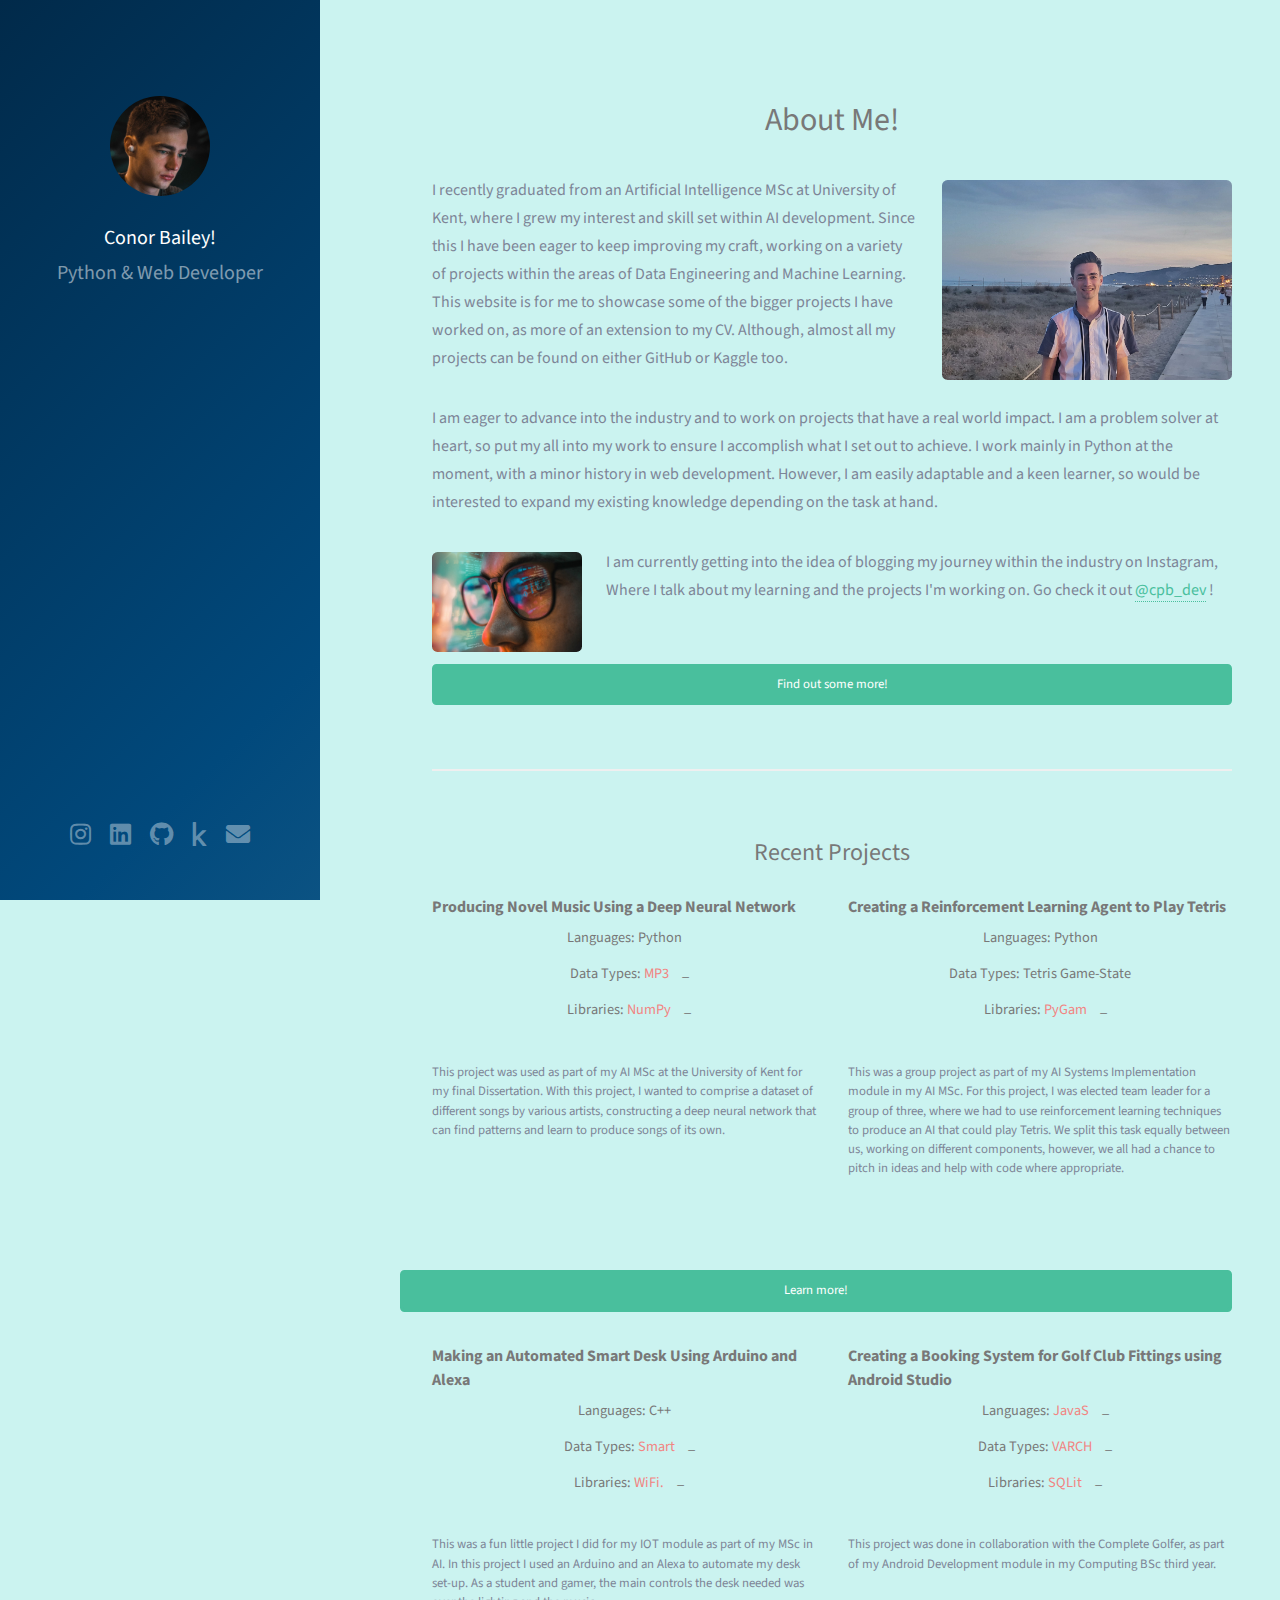
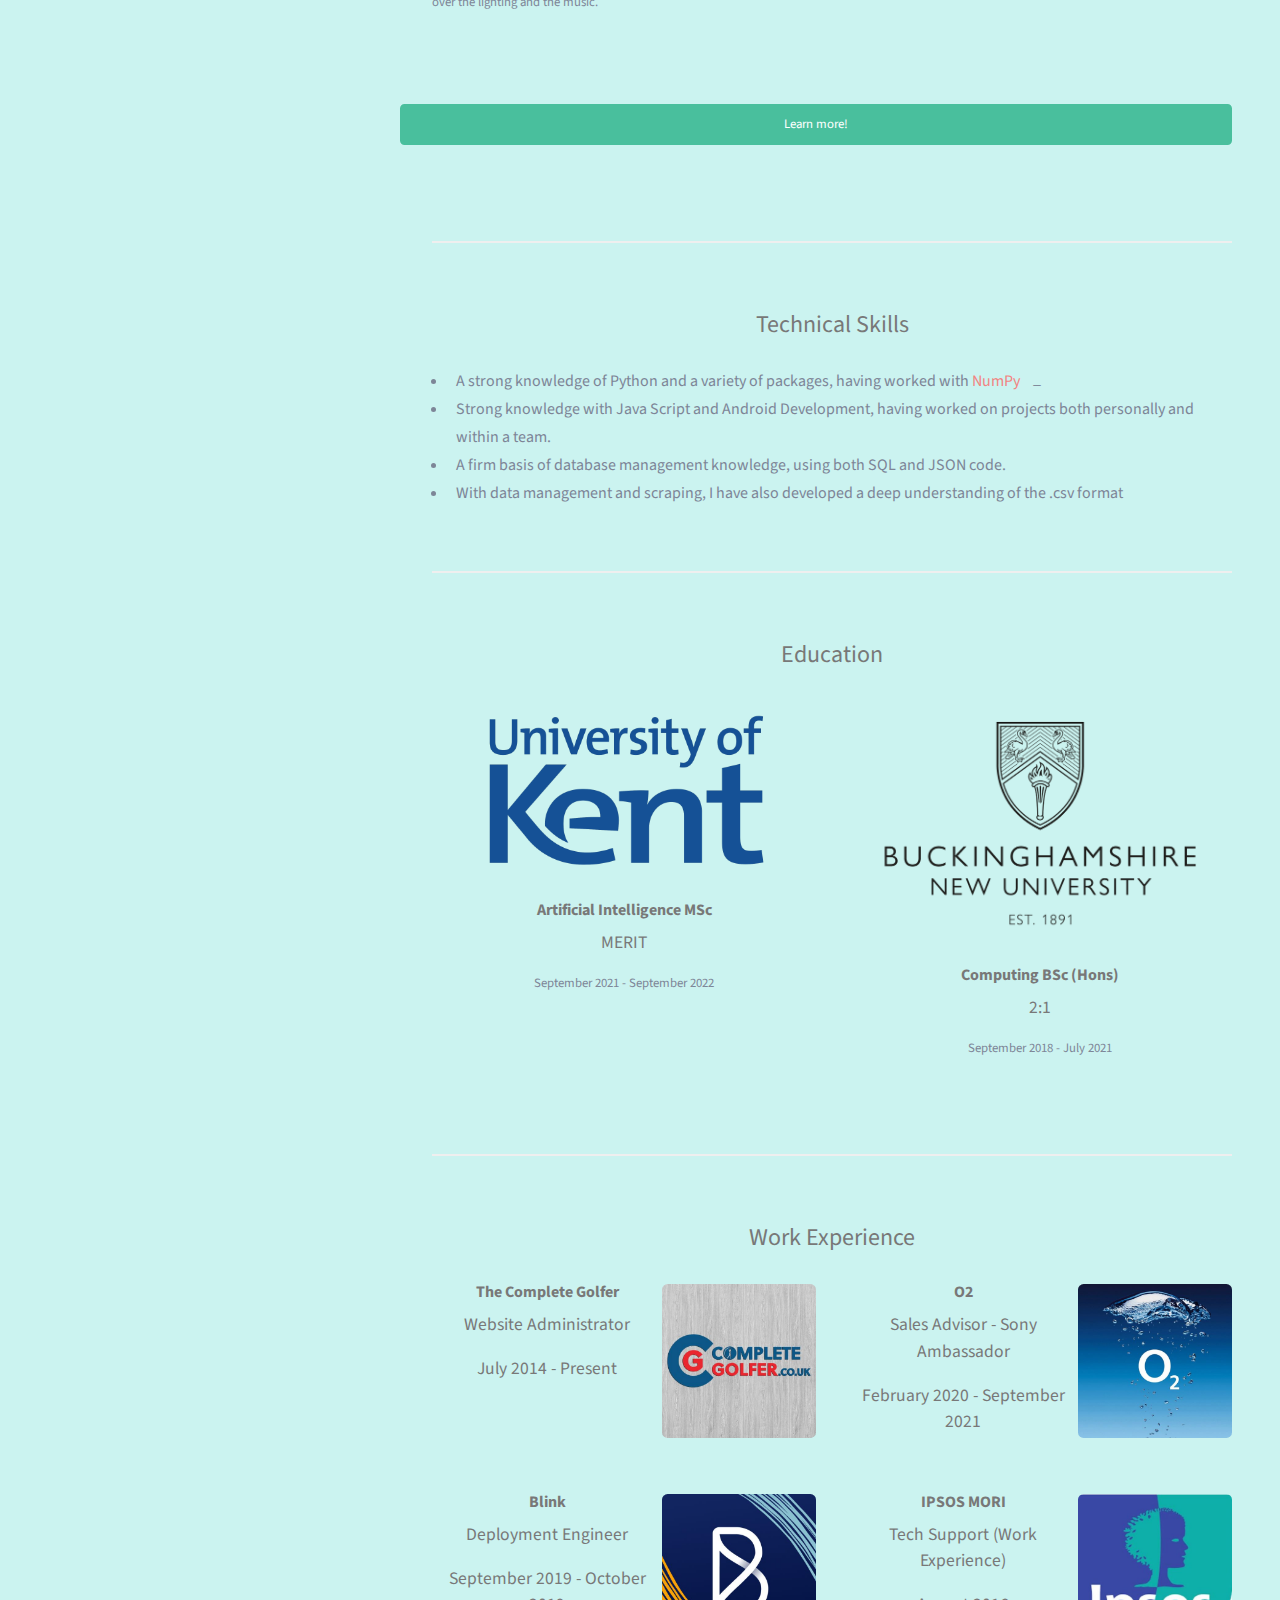
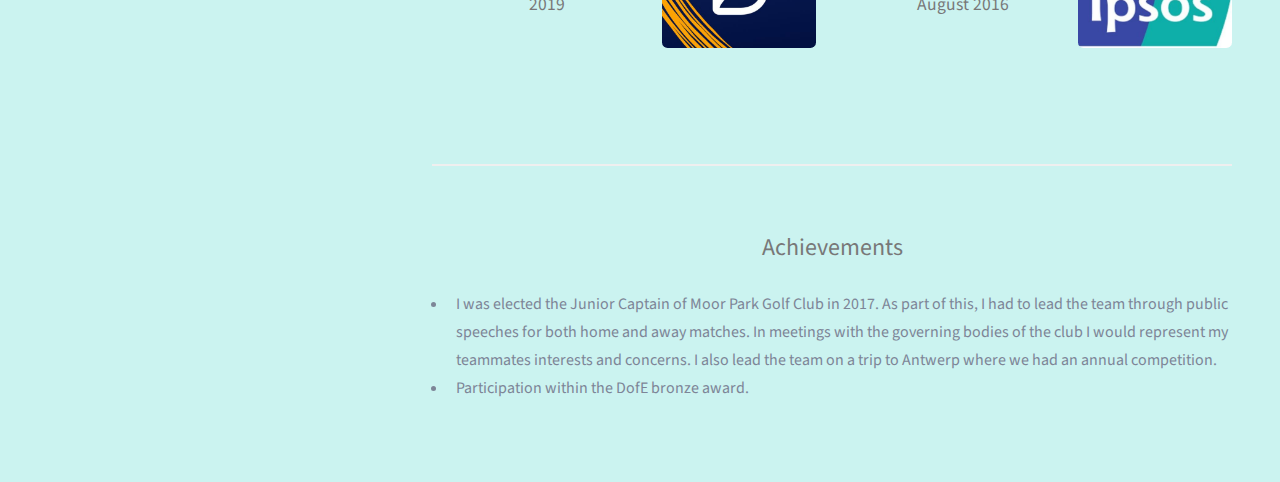
==== commit 1e8e0cec: "Update to project type ups" ====
--- a/index.html
+++ b/index.html
@@ -211,14 +211,58 @@
 										<div class='console-underscore' id='console'>&#95;</div>
 									</h5>
 								</div><br />
-								<p>This was a fun little project I did for my IOT module as part of my MSc in AI.
-									In this project I used an Arduino and an Alexa to automate my desk set-up.
+								<p>This was a fun little project I did for my IOT module as part of my MSc in AI. 
+									In this project I used an Arduino and an Alexa to automate my desk set-up. 
+									As a student and gamer, the main controls the desk needed was over the lighting and the music. 
 								</p> 
 								<div id="hideSmartDesk" style="display: none;"> <br />
 									<p>
-										The idea of the project was to run an Alexa routine as the presence of a
-										person is detected by the Arduino. This would be fully customisable by the user,
-										however, it would essentially get the mood right as a user is sat at their desk for work.
+										I was given an Arduino in which I could collect information about the current state of the desk. 
+										I had a couple of solutions to this problem, 
+										both depending on the potential use of the project. 
+										The first was an ultra sonic sensor, 
+										this could sense when a presence is at the desk. 
+										The second was an RFID chip and sensor, 
+										this idea was shortlisted for a commercial use of the product, 
+										as each RFID chip could have different needs from the desk, 
+										which is perfect for hot desking. 
+										However, I decided against the RFID due to taking unnecessary additional effort from the user, 
+										as well as, memory concerns on the Arduino.
+									</p> <br />
+									<p>
+										With the ultra sonic sensor, 
+										I needed to interpret the information it provides in a meaningful manner. 
+										As the sensor works by detecting how far away the nearest object is, 
+										I first needed to make sure the sensor is put in place with no obstacles in its way, 
+										then I needed to know the distance a person would be detected from in order ton trigger an event. 
+										For this I used a detection light, 
+										which displayed red when no one was present and green when there was. 
+										Within my code, 
+										I had a variable for the distance a person usually is from the sensor when they're present 
+										at the desk, with slack given 30cm further from that distance and 10cm closer. 
+										This allowed the device to comfortably recognise a presence at the desk.
+									</p> <br />
+									<p> 
+										The final part of the project was to get the device to interact with my 
+										Alexa and trigger a routine for the desk to follow. 
+										Upon research, there was a way to create a button in SmartThings that can 
+										be triggered by an access token in C++ Arduino code. In the code, 
+										I was able to trigger these buttons on and off. Using the Alexa application, 
+										I added these SmartThings buttons as smart devices. 
+										These buttons were then integrated into regular Alexa routines, 
+										like you would do for other smart home devices. Not only did this work, 
+										but I was able to trigger different routines based on different parameters. 
+										The additional routines I made for this project was based on the time of day, 
+										setting a different trigger for a routine suited accordingly based on 
+										whether it was night or day. 
+									</p> <br />
+									<p>
+										Overall, this was a fun little smart home product that could have the 
+										potential to be used in numerous ways. 
+										As mentioned it could be useful for hot desking multiple people and their 
+										different routines to a desk. For me it proves a useful tool when switching 
+										between my use of my desk when I needed to study during the day and wanted 
+										down time to play games in the evening.
 									</p>
 								</div> <br />
 								<ul class="actions fit small">
@@ -259,7 +303,7 @@
 								</ul>
 							</article>
 							<ul class="actions fit small hidden-mobile">
-								<li><a onclick="hideDoubleProj('hideSmartDesk', 'hideApp', 'textSmartAPP')" id="textsmartApp" class="hidden-mobile button primary fit small">Learn more!</a></li>
+								<li><a onclick="hideDoubleProj('hideSmartDesk', 'hideApp', 'textSmartApp')" id="textSmartApp" class="hidden-mobile button primary fit small">Learn more!</a></li>
 							</ul>
 						</div>
 					</section>
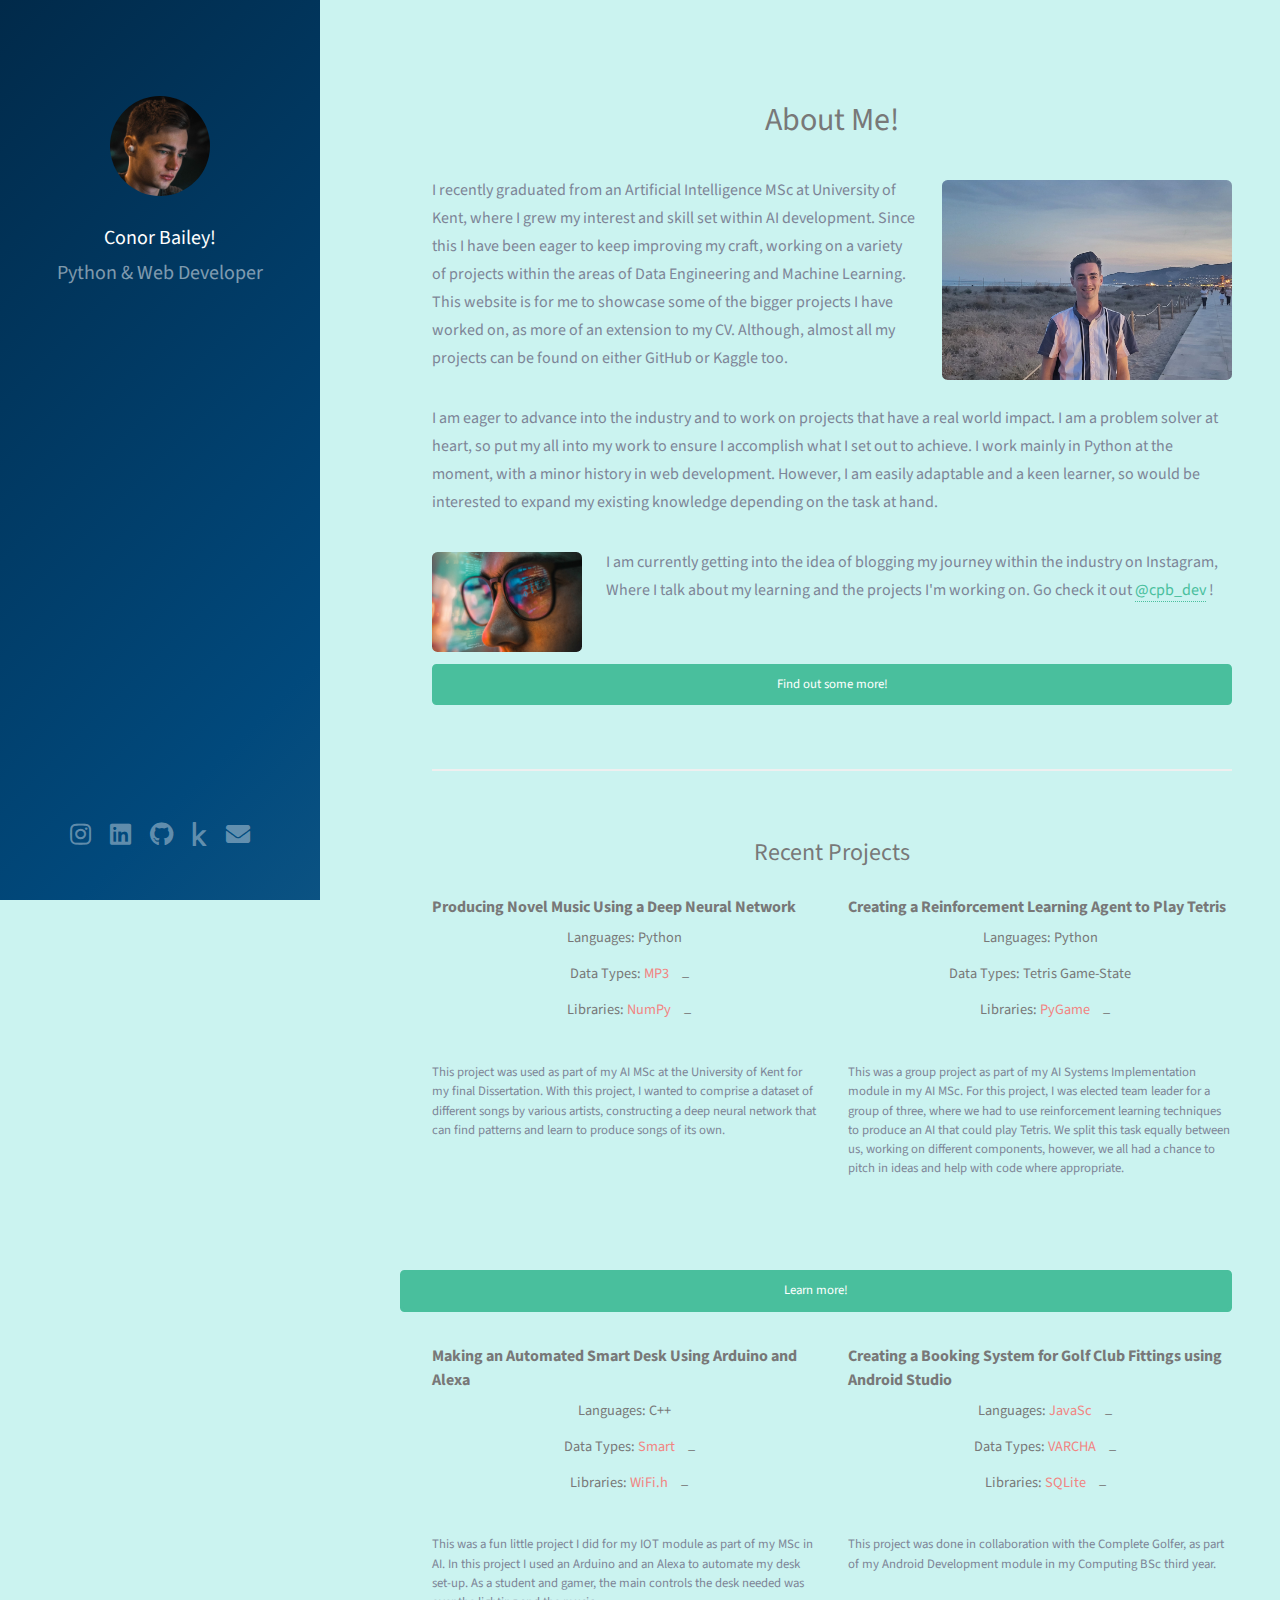
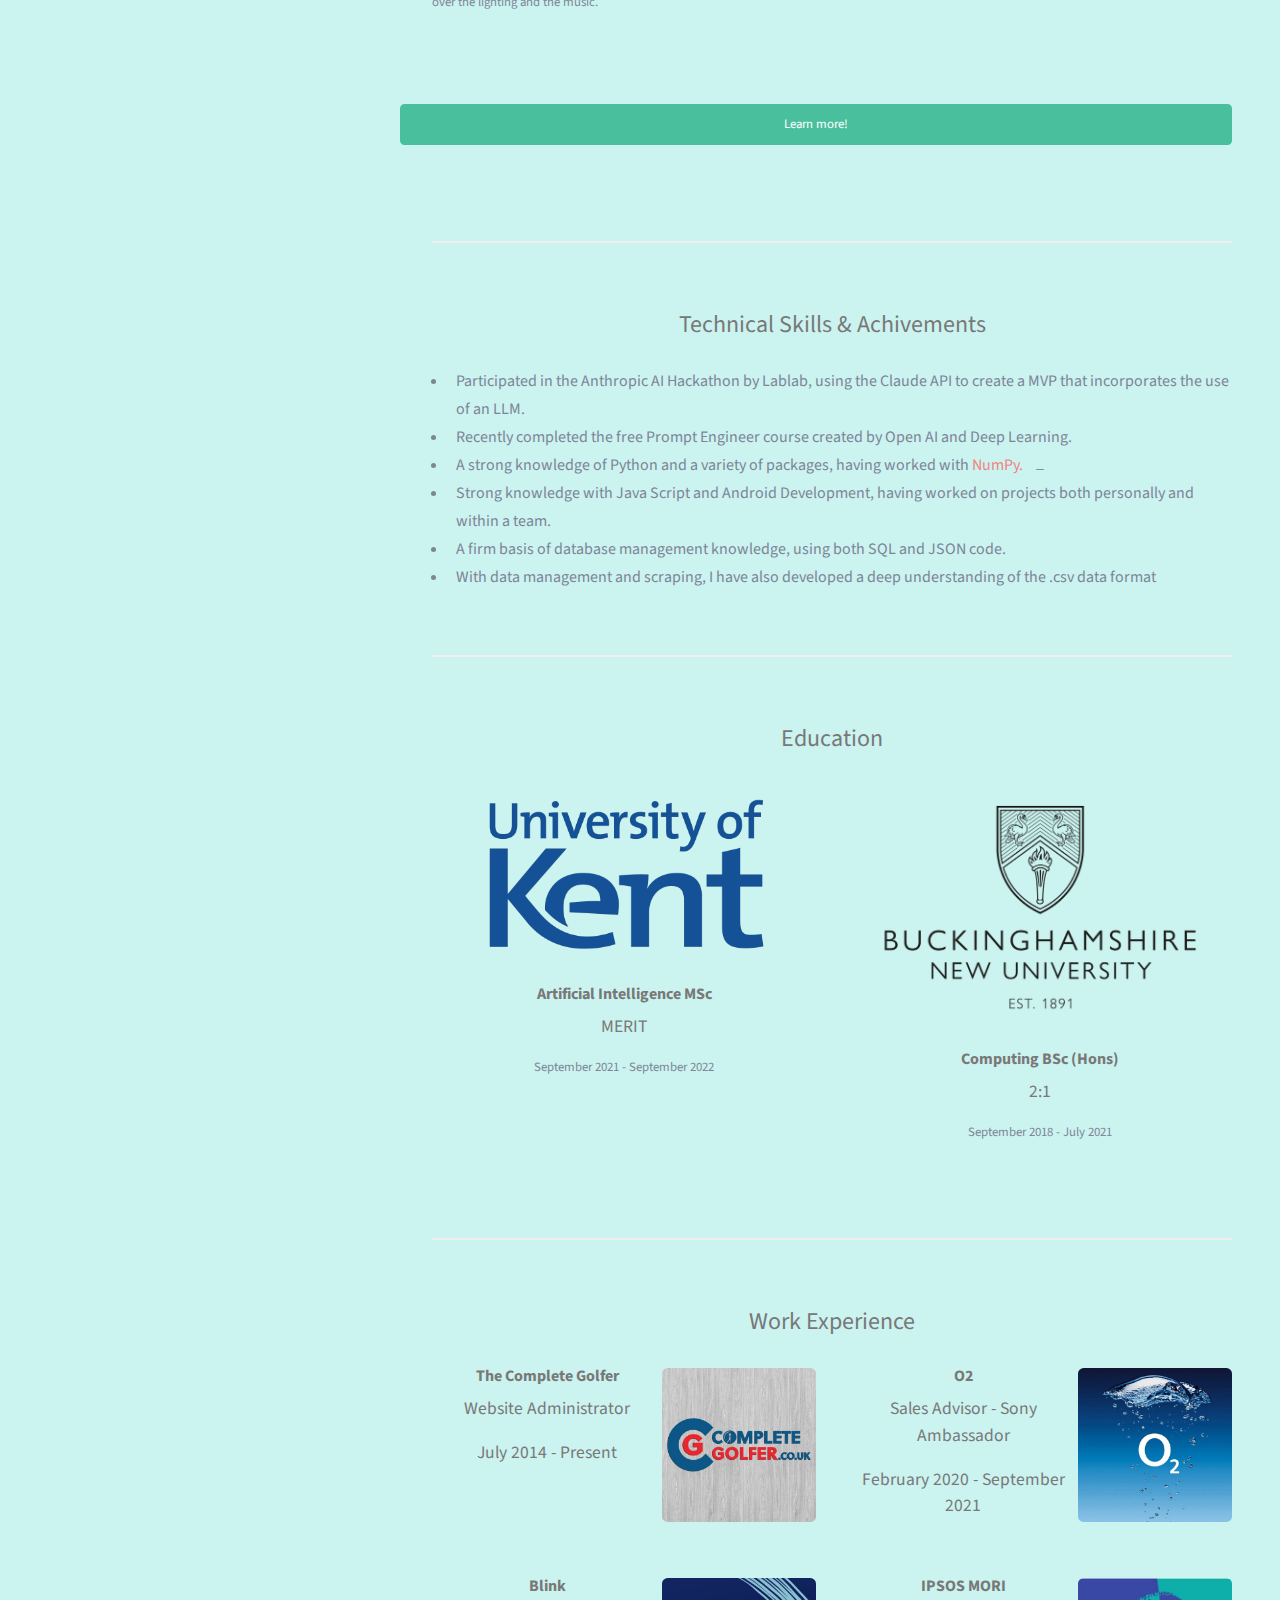
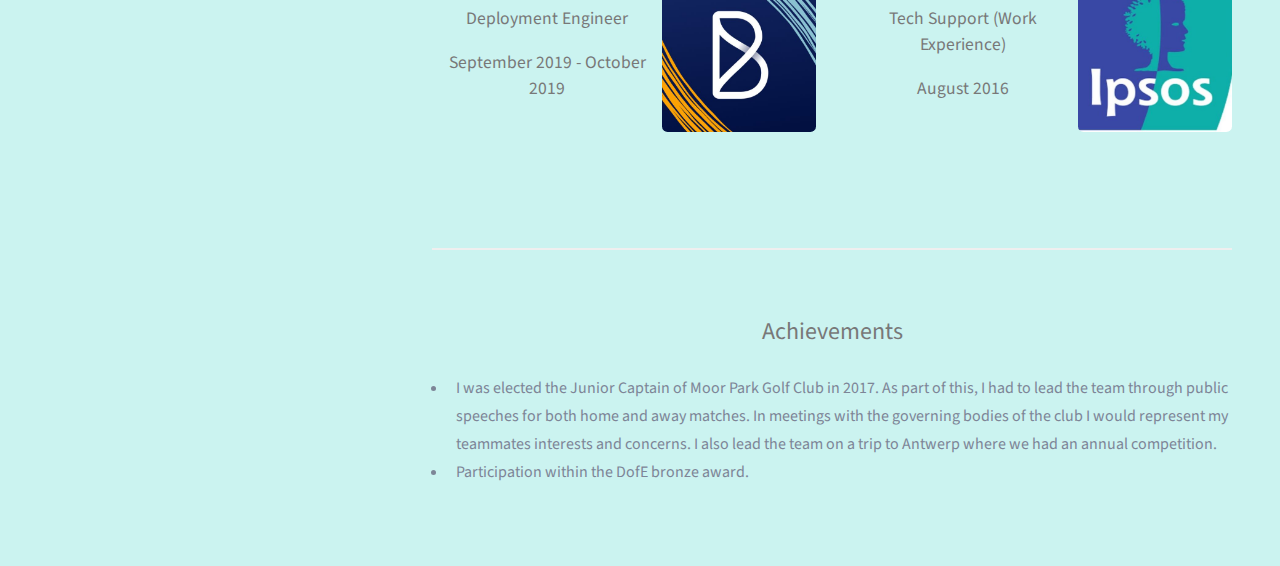
==== commit 4dccd741: "Added more to technical achievements" ====
--- a/index.html
+++ b/index.html
@@ -311,10 +311,17 @@
 				<!-- Three -->
 					<section id="three">
 						<header class="align-center">
-							<h2>Technical Skills</h2>
+							<h2>Technical Skills & Achivements</h2>
 						</header>
 						
 						<ul>
+							<li> Participated in the Anthropic AI Hackathon by Lablab, 
+								using the Claude API to create a MVP that incorporates the use of an LLM.
+							</li>
+							<li>
+								Recently completed the free Prompt Engineer 
+								course created by Open AI and Deep Learning.
+							</li>
 							<li>
 								<div class="type-container">
 									A strong knowledge of Python and a variety of packages, having worked with
@@ -322,13 +329,16 @@
 									<div class='console-underscore' id='console'>&#95;</div>
 								</div>
 							</li>
-							<li> Strong knowledge with Java Script and Android Development, having worked on projects
-								both personally and within a team.
+							<li> Strong knowledge with Java Script and Android Development, 
+								having worked on projects both personally and within a team.
 							</li>
 							<li>
 								A firm basis of database management knowledge, using both SQL and JSON code.
 							</li>
-							<li>With data management and scraping, I have also developed a deep understanding of the .csv format</li>
+							<li>
+								With data management and scraping, 
+								I have also developed a deep understanding of the .csv data format
+							</li>
 						</ul>
 					</section>
 
